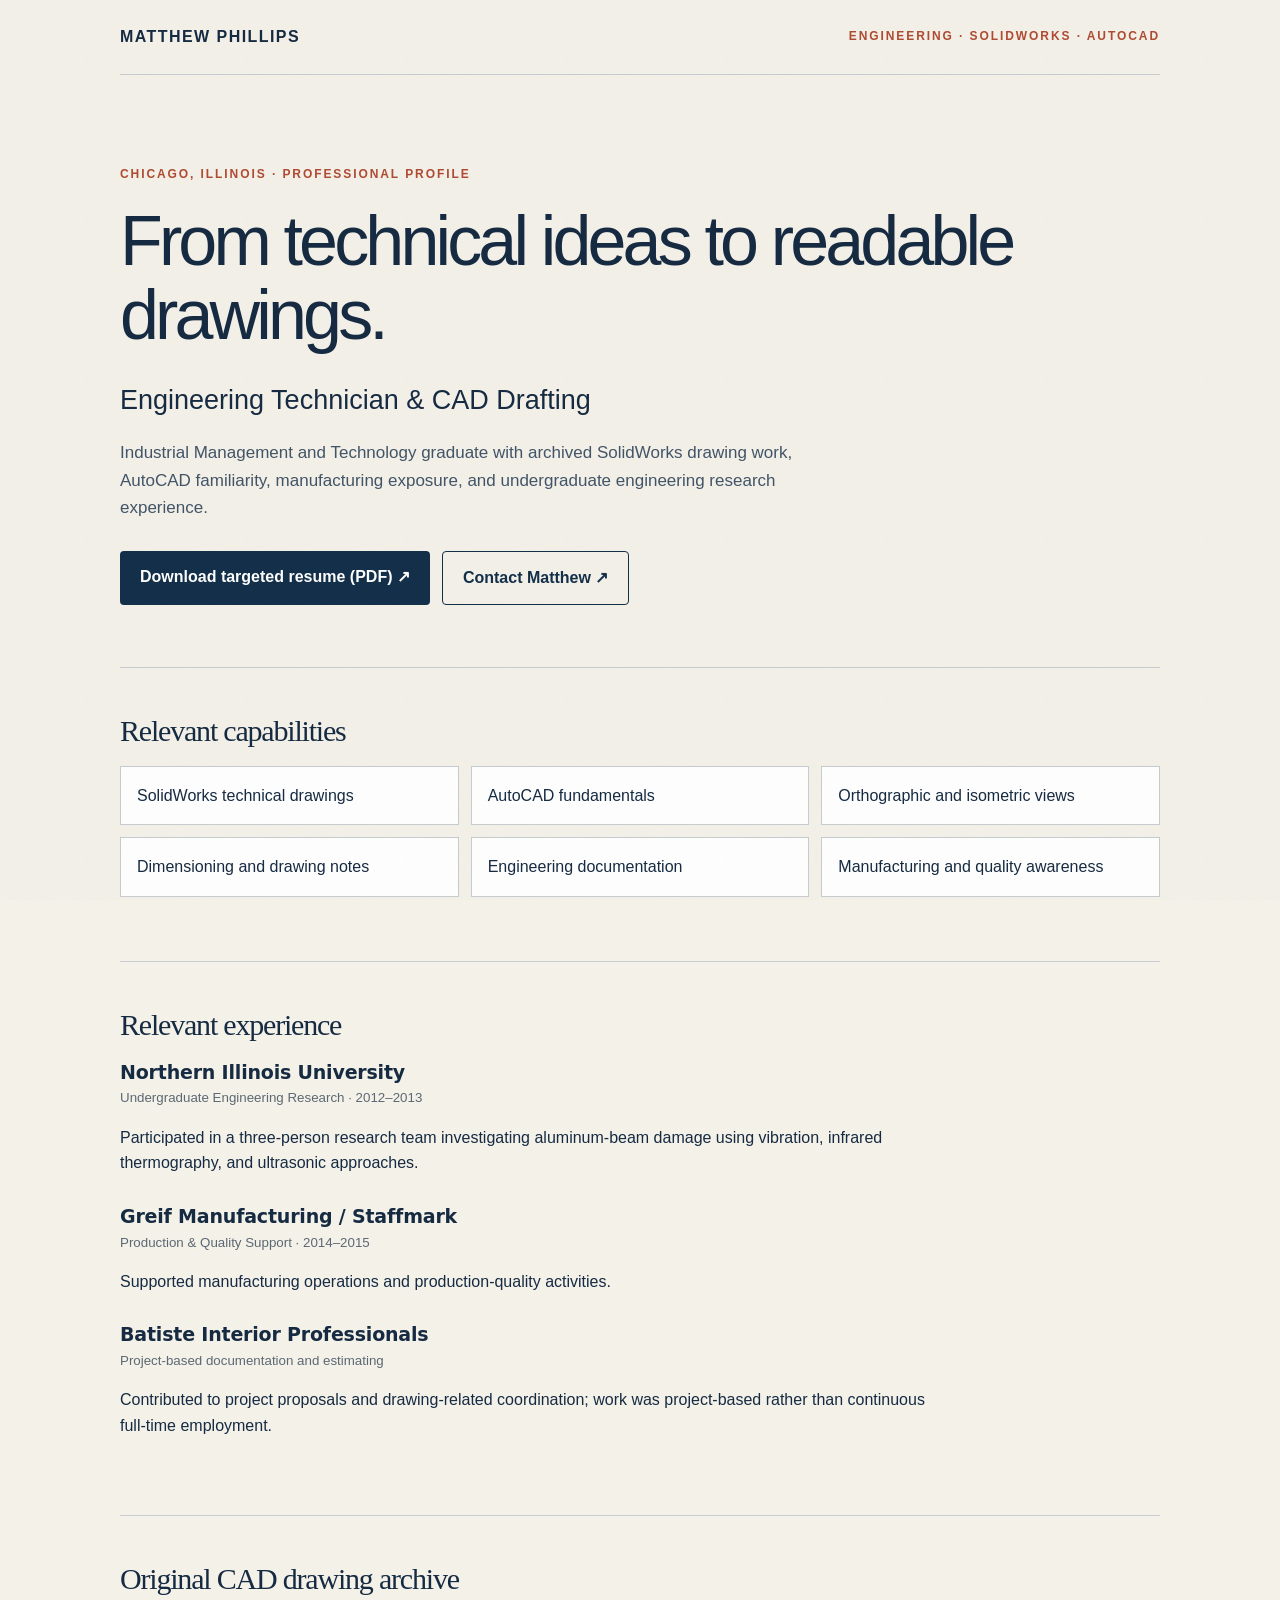
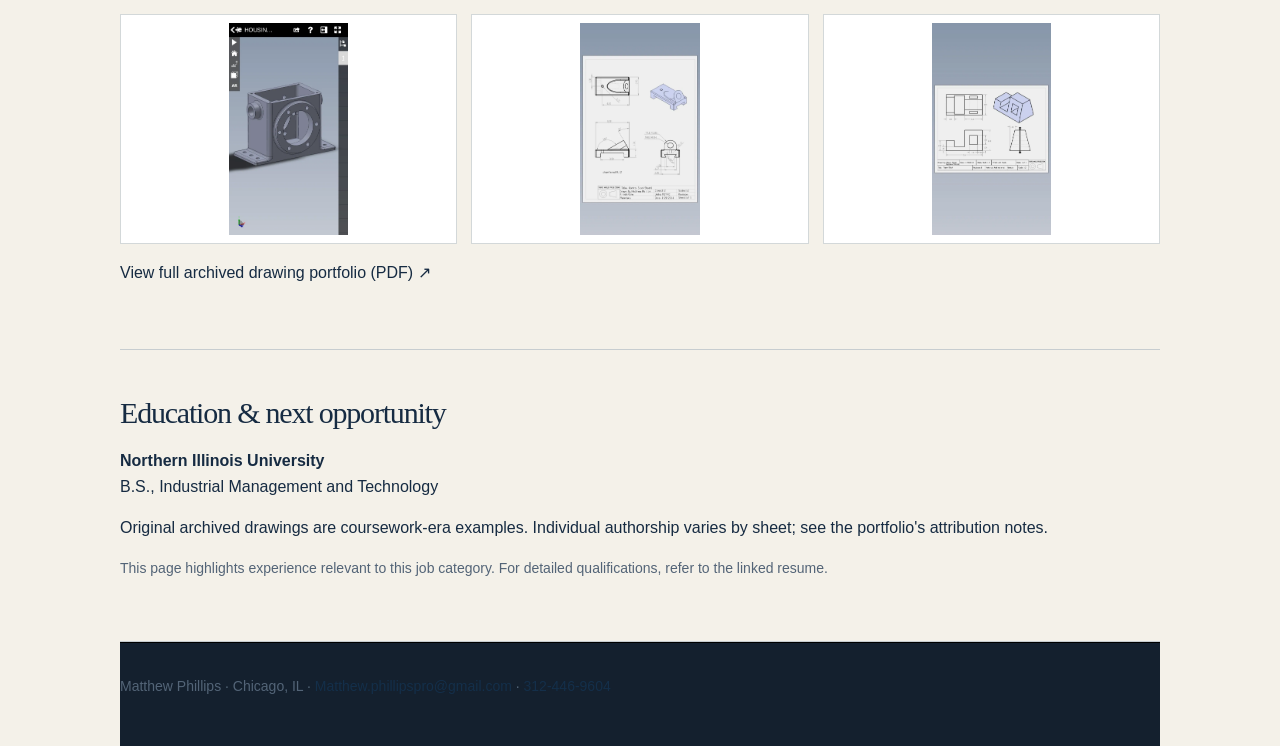
==== cad/index.html @ 8a03f9ef "Add standalone Engineering Technician & CAD Drafting employer profile" ====
<!doctype html>
<html lang="en"><head><meta charset="utf-8"><meta name="viewport" content="width=device-width, initial-scale=1">
<title>Matthew Phillips | Engineering Technician &amp; CAD Drafting</title><meta name="description" content="Industrial Management and Technology graduate with archived SolidWorks drawing work, AutoCAD familiarity, manufacturing exposure, and undergraduate engineering research experience."><meta name="robots" content="noindex,nofollow">
<link rel="stylesheet" href="../styles.css">
<style>
:root{color-scheme:light}*{box-sizing:border-box}body{margin:0;background:#f4f1e9;color:#162b42;font-family:Manrope,Arial,sans-serif;line-height:1.6}
.profile-wrap{width:min(1040px,calc(100% - 40px));margin:auto}.profile-nav{padding:24px 0;border-bottom:1px solid #c7cdd0;display:flex;justify-content:space-between;gap:20px;align-items:center}.profile-mark{font-weight:800;letter-spacing:.09em}.profile-kicker{font-size:12px;letter-spacing:.16em;text-transform:uppercase;color:#b04b32;font-weight:700}
.profile-hero{padding:78px 0 62px;border-bottom:1px solid #c7cdd0}.profile-hero h1{font-size:clamp(36px,6vw,70px);line-height:1.06;letter-spacing:-.055em;max-width:900px;margin:20px 0}.profile-lead{font-size:clamp(19px,2.5vw,27px);max-width:800px;margin-bottom:16px}.profile-intro{max-width:730px;color:#425568;font-size:17px}
.profile-actions{display:flex;gap:12px;flex-wrap:wrap;margin-top:30px}.profile-button{display:inline-block;padding:13px 20px;border-radius:4px;background:#142f4a;color:#fff;text-decoration:none;font-weight:700}.profile-button.secondary{background:transparent;color:#142f4a;border:1px solid #142f4a}
.profile-section{padding:48px 0;border-bottom:1px solid #c7cdd0}.profile-section h2{font-size:30px;letter-spacing:-.04em;margin:0 0 20px}.profile-skills{display:grid;grid-template-columns:repeat(3,minmax(0,1fr));gap:12px;list-style:none;padding:0}.profile-skills li{padding:16px;border:1px solid #c7cdd0;background:#fff}.profile-job{margin:0 0 28px;max-width:820px}.profile-job h3{font-size:19px;margin:0}.profile-job small{display:block;color:#5c6873;margin:3px 0 8px}.profile-note{font-size:14px;color:#536477;max-width:760px}.profile-gallery{display:grid;grid-template-columns:repeat(3,1fr);gap:14px}.profile-gallery img{width:100%;height:230px;object-fit:contain;background:#fff;border:1px solid #d3d8d9;padding:8px}
.profile-footer{padding:32px 0 48px;font-size:14px;color:#536477}.profile-footer a{color:#142f4a}
@media(max-width:700px){.profile-skills,.profile-gallery{grid-template-columns:1fr}.profile-gallery img{height:280px}.profile-hero{padding:50px 0}.profile-nav{align-items:flex-start;flex-direction:column}}
</style></head><body>
<header class="profile-wrap profile-nav"><span class="profile-mark">MATTHEW PHILLIPS</span><span class="profile-kicker">ENGINEERING · SOLIDWORKS · AUTOCAD</span></header>
<main class="profile-wrap"><section class="profile-hero"><p class="profile-kicker">Chicago, Illinois · Professional profile</p><h1>From technical ideas to readable drawings.</h1><p class="profile-lead">Engineering Technician &amp; CAD Drafting</p><p class="profile-intro">Industrial Management and Technology graduate with archived SolidWorks drawing work, AutoCAD familiarity, manufacturing exposure, and undergraduate engineering research experience.</p>
<div class="profile-actions"><a class="profile-button" href="../assets/resume-engineering-cad.pdf" download>Download targeted resume (PDF) ↗</a><a class="profile-button secondary" href="mailto:Matthew.phillipspro@gmail.com?subject=Employment%20Opportunity">Contact Matthew ↗</a></div></section>
<section class="profile-section"><h2>Relevant capabilities</h2><ul class="profile-skills"><li>SolidWorks technical drawings</li><li>AutoCAD fundamentals</li><li>Orthographic and isometric views</li><li>Dimensioning and drawing notes</li><li>Engineering documentation</li><li>Manufacturing and quality awareness</li></ul></section>
<section class="profile-section"><h2>Relevant experience</h2><article class="profile-job"><h3>Northern Illinois University</h3><small>Undergraduate Engineering Research · 2012–2013</small><p>Participated in a three-person research team investigating aluminum-beam damage using vibration, infrared thermography, and ultrasonic approaches.</p></article><article class="profile-job"><h3>Greif Manufacturing / Staffmark</h3><small>Production &amp; Quality Support · 2014–2015</small><p>Supported manufacturing operations and production-quality activities.</p></article><article class="profile-job"><h3>Batiste Interior Professionals</h3><small>Project-based documentation and estimating</small><p>Contributed to project proposals and drawing-related coordination; work was project-based rather than continuous full-time employment.</p></article></section>
<section class="profile-section"><h2>Original CAD drawing archive</h2><div class="profile-gallery"><img src="../assets/IMG_0547.webp" alt="Archived CAD technical drawing" loading="lazy"><img src="../assets/IMG_0562.webp" alt="Archived engineering drawing" loading="lazy"><img src="../assets/IMG_0552.webp" alt="Archived mechanical drawing" loading="lazy"></div><p><a href="../assets/cad-portfolio.pdf" target="_blank" rel="noopener">View full archived drawing portfolio (PDF) ↗</a></p></section>
<section class="profile-section"><h2>Education & next opportunity</h2><p><strong>Northern Illinois University</strong><br>B.S., Industrial Management and Technology</p><p>Original archived drawings are coursework-era examples. Individual authorship varies by sheet; see the portfolio's attribution notes.</p><p class="profile-note">This page highlights experience relevant to this job category. For detailed qualifications, refer to the linked resume.</p></section></main>
<footer class="profile-wrap profile-footer">Matthew Phillips · Chicago, IL · <a href="mailto:Matthew.phillipspro@gmail.com">Matthew.phillipspro@gmail.com</a> · <a href="tel:+13124469604">312-446-9604</a></footer></body></html>
---- styles.css ----
/* ==========================================================
   Matthew Phillips — Technical Portfolio
   Drafting-table aesthetic: vellum paper, blueprint ink, red pencil.
   ========================================================== */
:root{
  --paper:#f4f0e6;
  --vellum:#ece6d8;
  --ink:#14202e;
  --ink-2:#3d4a59;
  --muted:#6b7480;
  --rule:rgba(20,32,46,.14);
  --rule-strong:rgba(20,32,46,.32);
  --blue:#0f2742;
  --blue-2:#163556;
  --line:#b9dcff;
  --line-dim:rgba(185,220,255,.55);
  --red:#e2572e;
  --red-ink:#c2431d;
  --serif:'Instrument Serif',Georgia,'Times New Roman',serif;
  --sans:'Manrope',system-ui,-apple-system,'Segoe UI',sans-serif;
  --mono:'JetBrains Mono',ui-monospace,SFMono-Regular,Menlo,monospace;
  --ease:cubic-bezier(.2,.7,.2,1);
  --gutter:clamp(16px,4vw,48px);
}
*,*::before,*::after{box-sizing:border-box}
html{scroll-behavior:smooth;scroll-padding-top:84px}
body{margin:0;background:var(--paper);color:var(--ink);font:400 16px/1.7 var(--sans);-webkit-font-smoothing:antialiased;overflow-x:hidden}
img{max-width:100%;display:block}
a{color:inherit;text-decoration:none}
button{font:inherit;color:inherit;cursor:pointer}
::selection{background:var(--red);color:#fff}
:focus-visible{outline:2px solid var(--red);outline-offset:3px;border-radius:2px}
.wrap{width:min(1200px,100% - var(--gutter)*2);margin-inline:auto}
.skip{position:absolute;left:12px;top:-60px;z-index:100;background:var(--ink);color:#fff;padding:10px 14px;border-radius:4px}
.skip:focus{top:12px}

/* paper grain */
body::before{content:"";position:fixed;inset:0;pointer-events:none;z-index:200;opacity:.06;mix-blend-mode:multiply;
  background-image:url("data:image/svg+xml,%3Csvg xmlns='http://www.w3.org/2000/svg' width='160' height='160'%3E%3Cfilter id='n'%3E%3CfeTurbulence type='fractalNoise' baseFrequency='.9' numOctaves='3' stitchTiles='stitch'/%3E%3C/filter%3E%3Crect width='100%25' height='100%25' filter='url(%23n)'/%3E%3C/svg%3E")}

/* scroll progress */
.progress{position:fixed;top:0;left:0;right:0;height:3px;z-index:60;pointer-events:none}
.progress span{display:block;height:100%;width:100%;background:var(--red);transform-origin:0 50%;transform:scaleX(var(--p,0))}

/* ---------- Typography ---------- */
h1,h2,h3{margin:0;font-weight:400}
h2{font:400 clamp(40px,5.4vw,76px)/1 var(--serif);letter-spacing:-.015em}
h2 em,h1 em{font-style:italic;color:var(--red)}
h3{font:700 19px/1.3 var(--sans);letter-spacing:-.01em}
.section-tag,.eyebrow{font:500 11.5px/1 var(--mono);letter-spacing:.16em;text-transform:uppercase;display:flex;align-items:center;gap:12px;margin:0 0 26px}
.section-tag span{display:inline-grid;place-items:center;min-width:34px;height:22px;padding:0 6px;border:1px solid currentColor;border-radius:2px;color:var(--red)}

/* ---------- Topbar ---------- */
.topbar{position:sticky;top:0;z-index:50;background:color-mix(in srgb,var(--paper) 86%,transparent);backdrop-filter:blur(14px) saturate(1.3);-webkit-backdrop-filter:blur(14px) saturate(1.3);border-bottom:1px solid transparent;transition:border-color .3s,background .3s}
.topbar.scrolled{border-bottom-color:var(--rule)}
.nav{height:76px;display:flex;align-items:center;justify-content:space-between;gap:24px}
.wordmark{display:flex;align-items:center;gap:14px}
.monogram{font:italic 400 34px/1 var(--serif);letter-spacing:-.02em}
.monogram i{color:var(--red);font-style:normal}
.wordmark-caption{display:flex;flex-direction:column;font:600 11px/1.45 var(--mono);letter-spacing:.14em;text-transform:uppercase}
.wordmark-caption small{font-size:9.5px;color:var(--muted);font-weight:400}
.nav nav{display:flex;gap:6px;align-items:center}
.nav nav a{font:600 13.5px/1 var(--sans);padding:11px 14px;border-radius:999px;position:relative;transition:color .2s}
.nav nav a:not(.nav-cta)::after{content:"";position:absolute;left:14px;right:14px;bottom:6px;height:1px;background:var(--red);transform:scaleX(0);transform-origin:right;transition:transform .35s var(--ease)}
.nav nav a:not(.nav-cta):hover::after,.nav nav a.active::after{transform:scaleX(1);transform-origin:left}
.nav-cta{background:var(--ink);color:var(--paper)!important;margin-left:10px;transition:background .25s,transform .25s var(--ease)!important}
.nav-cta:hover{background:var(--red);transform:translateY(-1px)}
.menu-toggle{display:none;align-items:center;gap:10px;background:none;border:1px solid var(--rule-strong);border-radius:999px;padding:9px 14px;font:600 12px/1 var(--mono);letter-spacing:.1em;text-transform:uppercase}
.burger{display:grid;gap:5px;width:18px}
.burger i{display:block;height:1.5px;background:currentColor;transition:transform .3s var(--ease)}
.menu-toggle[aria-expanded="true"] .burger i:first-child{transform:translateY(3.25px) rotate(45deg)}
.menu-toggle[aria-expanded="true"] .burger i:last-child{transform:translateY(-3.25px) rotate(-45deg)}
.mobile-menu{border-top:1px solid var(--rule);padding:8px var(--gutter) 22px;background:var(--paper)}
.mobile-menu a{display:flex;align-items:baseline;gap:16px;padding:14px 0;border-bottom:1px solid var(--rule);font:400 30px/1.1 var(--serif)}
.mobile-menu a span{font:500 11px var(--mono);color:var(--red)}

/* ---------- Buttons ---------- */
.btn{display:inline-flex;align-items:center;gap:22px;padding:16px 22px;border-radius:999px;font:700 13.5px/1 var(--sans);letter-spacing:.01em;border:1px solid transparent;background:none;position:relative;overflow:hidden;isolation:isolate;transition:transform .3s var(--ease),color .3s,border-color .3s}
.btn span{transition:transform .3s var(--ease)}
.btn:hover{transform:translateY(-2px)}
.btn:hover span{transform:translateX(4px)}
.btn.primary{background:var(--red);color:#fff}
.btn.primary::before{content:"";position:absolute;inset:0;z-index:-1;background:#fff;transform:translateY(101%);transition:transform .4s var(--ease)}
.btn.primary:hover{color:var(--ink)}
.btn.primary:hover::before{transform:none}
.btn.outline{border-color:currentColor}
.btn.ghost{color:inherit;opacity:.8;text-decoration:underline;text-underline-offset:5px;text-decoration-thickness:1px;padding-inline:8px}
.btn.ghost:hover{opacity:1}

/* ---------- Blueprint surfaces ---------- */
.blueprint{position:relative;background-color:var(--blue);color:#e9f2fb;
  background-image:
    linear-gradient(rgba(185,220,255,.09) 1px,transparent 1px),
    linear-gradient(90deg,rgba(185,220,255,.09) 1px,transparent 1px),
    linear-gradient(rgba(185,220,255,.04) 1px,transparent 1px),
    linear-gradient(90deg,rgba(185,220,255,.04) 1px,transparent 1px),
    radial-gradient(ellipse at 70% 30%,#1c4370 0,transparent 60%);
  background-size:100px 100px,100px 100px,20px 20px,20px 20px,100% 100%;
  background-position:-1px -1px,-1px -1px,-1px -1px,-1px -1px,0 0}
.blueprint .section-tag span{color:var(--red)}

/* ---------- Hero ---------- */
.hero{overflow:hidden;min-height:calc(100svh - 76px);display:flex;align-items:center}
.hero-layout{display:grid;grid-template-columns:1.15fr 1fr;gap:clamp(32px,5vw,80px);align-items:center;padding:clamp(56px,8vw,110px) 0}
.eyebrow{color:var(--line)}
.status-light{width:8px;height:8px;border-radius:50%;background:#7ef0a8;box-shadow:0 0 0 0 rgba(126,240,168,.6);animation:pulse 2.4s infinite}
@keyframes pulse{0%{box-shadow:0 0 0 0 rgba(126,240,168,.55)}70%{box-shadow:0 0 0 10px rgba(126,240,168,0)}100%{box-shadow:0 0 0 0 rgba(126,240,168,0)}}
.hero h1{font:400 clamp(52px,7.6vw,118px)/.94 var(--serif);letter-spacing:-.025em;margin:0 0 30px}
.hero h1 .line{display:block;overflow:hidden;padding-bottom:.06em}
.hero h1 .line>*{display:inline-block;animation:rise 1.1s var(--ease) both}
.hero h1 .line:nth-child(2)>*{animation-delay:.15s}
.hero h1 em{color:#ff8a63}
@keyframes rise{from{transform:translateY(105%)}to{transform:none}}
.lede{max-width:560px;color:#c6d6e6;font-size:17.5px;line-height:1.75;margin:0;animation:fade 1s .45s both}
@keyframes fade{from{opacity:0;transform:translateY(12px)}to{opacity:1;transform:none}}
.hero-actions{display:flex;flex-wrap:wrap;gap:12px;margin-top:36px;animation:fade 1s .6s both}
.hero .btn.outline{color:#e9f2fb;border-color:rgba(233,242,251,.4)}
.hero .btn.outline:hover{border-color:#fff}
.hero-facts{display:grid;grid-template-columns:repeat(3,1fr);gap:22px;margin:56px 0 0;padding-top:22px;border-top:1px dashed var(--line-dim);animation:fade 1s .75s both}
.hero-facts dt{font:600 10.5px/1 var(--mono);letter-spacing:.14em;text-transform:uppercase;color:#fff;margin-bottom:8px}
.hero-facts dd{margin:0;font-size:13px;line-height:1.55;color:#9fb6cc}

.hero-drawing{margin:0;position:relative;color:var(--line)}
.hero-drawing svg{width:100%;height:auto;overflow:visible;filter:drop-shadow(0 0 18px rgba(120,190,255,.15))}
.hero-drawing figcaption{margin-top:14px;font:400 11px/1.4 var(--mono);letter-spacing:.1em;text-transform:uppercase;color:#8fb0cf}
.hero-drawing figcaption span{color:#ff8a63;margin-right:10px}
.hero-drawing svg *{vector-effect:non-scaling-stroke}
.hero-drawing .draw{fill:none;stroke:currentColor;stroke-width:1.2;stroke-dasharray:1;stroke-dashoffset:1;animation:draw 1.4s var(--ease) forwards;animation-delay:var(--d,0s)}
.hero-drawing .bold{stroke-width:2.2;stroke:#e9f4ff}
.hero-drawing .thin{stroke-width:.9;stroke:var(--line-dim)}
.hero-drawing .center .draw{stroke-dasharray:.08 .03 .02 .03;stroke-dashoffset:0;opacity:0;animation:fadeIn .8s forwards;animation-delay:var(--d)}
.hero-drawing .hidden{stroke-dasharray:.04 .03;stroke-dashoffset:0;opacity:0;animation:fadeIn .8s forwards;animation-delay:var(--d)}
.hero-drawing .accent{stroke:#ff8a63;fill:#ff8a63}
.hero-drawing path.accent{fill:none}
.hero-drawing .lbl{font:500 11px var(--mono);fill:#d8ebff;letter-spacing:.06em;opacity:0;animation:fadeIn .6s forwards;animation-delay:var(--d)}
.hero-drawing .lbl.accent{fill:#ff8a63;stroke:none}
.hero-drawing .tb{font-size:9px;fill:#9fc4e6}
.hero-drawing marker path{fill:var(--line)}
@keyframes draw{to{stroke-dashoffset:0}}
@keyframes fadeIn{to{opacity:1}}

.crosshair{position:absolute;inset:0;pointer-events:none;opacity:0;transition:opacity .3s;z-index:1}
.hero:hover .crosshair{opacity:1}
.ch-x,.ch-y{position:absolute;background:rgba(255,138,99,.35)}
.ch-x{left:0;right:0;height:1px;top:var(--cy,50%)}
.ch-y{top:0;bottom:0;width:1px;left:var(--cx,50%)}
.ch-read{position:absolute;left:var(--cx,50%);top:var(--cy,50%);transform:translate(10px,10px);font:500 10px var(--mono);letter-spacing:.08em;color:#ff8a63;white-space:nowrap}
.hero-layout{position:relative;z-index:2}
.scroll-cue{position:absolute;left:50%;bottom:26px;width:22px;height:36px;border:1px solid var(--line-dim);border-radius:12px;transform:translateX(-50%);z-index:2}
.scroll-cue span{position:absolute;left:50%;top:7px;width:3px;height:7px;margin-left:-1.5px;border-radius:2px;background:var(--line);animation:cue 1.8s infinite}
@keyframes cue{0%{opacity:0;transform:translateY(0)}40%{opacity:1}100%{opacity:0;transform:translateY(12px)}}

/* ---------- Ticker ---------- */
.ticker{background:var(--ink);color:var(--paper);overflow:hidden;padding:20px 0;border-block:1px solid #000}
.ticker-track{display:flex;width:max-content;animation:marquee 38s linear infinite}
.ticker:hover .ticker-track{animation-play-state:paused}
.ticker-set{display:flex;align-items:center;gap:34px;padding-right:34px}
.ticker span{font:italic 400 clamp(24px,2.6vw,34px)/1 var(--serif);white-space:nowrap}
.ticker i{color:var(--red);font-style:normal;font-size:18px}
@keyframes marquee{to{transform:translateX(-50%)}}

/* ---------- Sections ---------- */
.section{padding:clamp(80px,11vw,150px) 0;position:relative}
.paper{background:var(--paper)}
.vellum{background:var(--vellum)}
.ink{background:var(--ink);color:#e7ecf2}
.section-head{display:grid;grid-template-columns:1.3fr 1fr;gap:40px;align-items:end;margin-bottom:clamp(44px,6vw,72px)}
.section-head>p{margin:0;color:var(--muted);max-width:420px;justify-self:end;font-size:15.5px}
.blueprint .section-head>p{color:#9fb6cc}

/* About */
.about-grid{display:grid;grid-template-columns:1fr 1.05fr;gap:clamp(40px,7vw,110px)}
.about-head h2{font-size:clamp(46px,6.2vw,92px)}
.flourish{width:200px;margin-top:28px;overflow:visible}
.flourish path{fill:none;stroke:var(--red);stroke-width:2.5;stroke-linecap:round;stroke-dasharray:1;stroke-dashoffset:1;transition:stroke-dashoffset 1.6s var(--ease) .3s}
.reveal.in .flourish path{stroke-dashoffset:0}
.body-copy{font-size:17px;color:var(--ink-2)}
.body-copy p{margin:0 0 22px}
.dropcap::first-letter{float:left;font:italic 400 84px/.78 var(--serif);color:var(--red);margin:8px 12px 0 -2px}
.edu-block{display:grid;grid-template-columns:repeat(3,1fr);border:1.5px solid var(--ink);margin-top:38px;background:color-mix(in srgb,var(--paper) 60%,#fff)}
.edu-cell{padding:14px 16px;border-right:1px solid var(--ink);border-bottom:1px solid var(--ink)}
.edu-cell:nth-child(3n),.edu-cell:last-child{border-right:0}
.edu-label{grid-column:1/-1;border-right:0;font:600 10.5px/1 var(--mono);letter-spacing:.16em;text-transform:uppercase;background:var(--ink);color:var(--paper)}
.edu-main{grid-column:1/-1;border-right:0;display:flex;flex-direction:column;gap:2px}
.edu-main strong{font:400 26px/1.15 var(--serif)}
.edu-main span{font-size:14px;color:var(--muted)}
.edu-meta{border-bottom:0;font-size:14px;font-weight:600}
.edu-meta:nth-child(4){grid-column:span 2;border-right:0}
.edu-meta span{display:block;font:500 10px/1.4 var(--mono);letter-spacing:.14em;text-transform:uppercase;color:var(--muted);font-weight:500}
.spec-strip{display:grid;grid-template-columns:repeat(4,1fr);margin-top:clamp(64px,8vw,110px);border-top:1px solid var(--rule-strong)}
.spec-strip div{padding:28px 24px 0 0;display:flex;gap:16px;align-items:flex-start}
.spec-strip div+div{padding-left:24px;border-left:1px solid var(--rule)}
.spec-strip b{font:400 clamp(48px,5vw,72px)/.85 var(--serif);color:var(--ink)}
.spec-strip span{font:500 11px/1.55 var(--mono);letter-spacing:.06em;text-transform:uppercase;color:var(--muted);padding-top:4px}

/* Capabilities */
.cap-grid{display:grid;grid-template-columns:repeat(4,1fr);gap:0;border:1px solid var(--rule-strong);background:var(--paper)}
.cap-card{position:relative;padding:28px 26px 30px;display:flex;flex-direction:column;min-height:440px;border-right:1px solid var(--rule-strong);overflow:hidden;isolation:isolate;transition:color .4s}
.cap-card:last-child{border-right:0}
.cap-card::before{content:"";position:absolute;inset:0;z-index:-1;background-color:var(--blue);background-image:linear-gradient(rgba(185,220,255,.1) 1px,transparent 1px),linear-gradient(90deg,rgba(185,220,255,.1) 1px,transparent 1px);background-size:20px 20px;clip-path:circle(0 at var(--mx,50%) var(--my,100%));transition:clip-path .6s var(--ease)}
.cap-card:hover{color:#e9f2fb}
.cap-card:hover::before{clip-path:circle(150% at var(--mx,50%) var(--my,100%))}
.cap-top{display:flex;justify-content:space-between;font:500 10.5px/1 var(--mono);letter-spacing:.12em;text-transform:uppercase;color:var(--muted);padding-bottom:16px;border-bottom:1px dashed var(--rule-strong);transition:color .4s,border-color .4s}
.cap-card:hover .cap-top{color:var(--line);border-color:var(--line-dim)}
.cap-scale{color:var(--red)}
.cap-icon{width:64px;height:64px;margin:46px 0 34px;fill:none;stroke:currentColor;stroke-width:1.6;stroke-linejoin:round;stroke-linecap:round;transition:transform .5s var(--ease)}
.cap-icon .thin{stroke-width:1;opacity:.6}
.cap-card:hover .cap-icon{transform:rotate(-6deg) scale(1.08);stroke:#ff8a63}
.cap-card h3{font:400 30px/1.05 var(--serif);letter-spacing:-.01em;margin-bottom:14px}
.cap-card p{margin:0 0 24px;font-size:14.5px;line-height:1.65;color:var(--ink-2);transition:color .4s}
.cap-card:hover p{color:#b9cde0}
.chips{display:flex;flex-wrap:wrap;gap:6px;margin-top:auto}
.chips span{font:500 10.5px/1 var(--mono);letter-spacing:.04em;padding:7px 9px;border:1px solid var(--rule-strong);border-radius:999px;transition:border-color .4s}
.cap-card:hover .chips span{border-color:var(--line-dim)}

/* AI */
.ink h2 em{color:#ff8a63}
.ai-grid{display:grid;grid-template-columns:1fr 1fr;gap:clamp(40px,7vw,100px);align-items:center}
.ai-lede{font:400 clamp(24px,2.4vw,32px)/1.3 var(--serif);color:#fff;margin:30px 0 20px}
.ai-grid p{color:#a8b5c3}
.fine-print{font:400 12px/1.6 var(--mono);color:#7d8a98!important;border-left:2px solid var(--red);padding-left:14px;margin-top:28px}
.terminal{background:#0a121b;border:1px solid #2a3846;border-radius:12px;overflow:hidden;box-shadow:0 40px 80px -30px rgba(0,0,0,.7),0 0 0 1px rgba(255,255,255,.02) inset;transform:perspective(1200px) rotateY(-6deg) rotateX(3deg);transition:transform .6s var(--ease)}
.terminal:hover{transform:none}
.terminal-bar{display:flex;align-items:center;justify-content:space-between;padding:13px 16px;border-bottom:1px solid #1f2b38;font:500 11.5px var(--mono);color:#6f7f90}
.terminal-dots{display:flex;gap:7px}
.terminal-dots i{width:11px;height:11px;border-radius:50%;background:#ff5f57}
.terminal-dots i:nth-child(2){background:#febc2e}
.terminal-dots i:nth-child(3){background:#28c840}
.terminal-body{padding:26px 24px 22px;font:400 14px/1 var(--mono);color:#cfd9e3}
.t-line{display:flex;align-items:center;gap:14px;margin:0 0 20px;opacity:0;transform:translateX(-8px);transition:opacity .5s,transform .5s var(--ease)}
.terminal.in .t-line{opacity:1;transform:none}
.terminal.in .t-line:nth-child(2){transition-delay:.35s}
.terminal.in .t-line:nth-child(3){transition-delay:.7s}
.terminal.in .t-line:nth-child(4){transition-delay:1.05s}
.terminal.in .t-line:nth-child(5){transition-delay:1.4s}
.t-num{color:#4b5b6b;min-width:18px}
.t-key{color:#ff8a63;min-width:90px}
.t-arrow{color:#4b5b6b}
.caret{width:9px;height:17px;background:#7ef0a8;animation:blink 1s steps(1) infinite}
@keyframes blink{50%{opacity:0}}
.terminal-status{display:flex;align-items:center;gap:12px;margin-top:8px;padding-top:18px;border-top:1px dashed #253341;font-size:12px;color:#7ef0a8}

/* Experience */
.timeline{list-style:none;margin:0;padding:0;position:relative;border-top:1px solid var(--rule-strong)}
.t-item{display:grid;grid-template-columns:56px 190px 1fr auto;gap:28px;padding:34px 0;border-bottom:1px solid var(--rule-strong);align-items:start;position:relative;transition:background .3s}
.t-item::before{content:"";position:absolute;inset:0 calc(var(--gutter)*-1);background:var(--vellum);z-index:-1;opacity:0;transition:opacity .3s}
.t-item:hover::before{opacity:1}
.t-rev{width:40px;height:40px;display:grid;place-items:center;border:1.5px solid var(--ink);clip-path:polygon(50% 0,100% 100%,0 100%);font:600 13px var(--mono);padding-top:12px;transition:background .3s,color .3s}
.t-item:hover .t-rev{background:var(--red);border-color:var(--red);color:#fff}
.t-time{font:500 14px/1.4 var(--mono);color:var(--ink)}
.t-time small{display:block;font-size:11px;letter-spacing:.1em;text-transform:uppercase;color:var(--muted);margin-top:4px}
.t-body h3{font:400 clamp(26px,2.6vw,36px)/1.1 var(--serif);letter-spacing:-.01em}
.company{font:600 13px/1 var(--sans);color:var(--red-ink);margin:10px 0 12px}
.t-body p:last-child{margin:0;color:var(--ink-2);max-width:620px;font-size:15px}
.type{font:500 10.5px/1 var(--mono);letter-spacing:.1em;text-transform:uppercase;padding:8px 11px;border:1px solid var(--rule-strong);border-radius:999px;white-space:nowrap;margin-top:6px}

/* Work gallery */
.work-section{overflow:hidden}
.gallery{display:grid;grid-template-columns:repeat(12,1fr);grid-auto-rows:clamp(150px,15vw,210px);gap:18px}
.g-item{grid-column:span 4;grid-row:span 2;position:relative;padding:0;border:0;background:#f2f2f2;border-radius:4px;overflow:hidden;text-align:left;box-shadow:0 1px 0 rgba(255,255,255,.08) inset,0 24px 50px -24px rgba(0,0,0,.6);transition:transform .5s var(--ease),box-shadow .5s}
.g-item img{width:100%;height:100%;object-fit:contain;padding:10px;transition:transform .7s var(--ease),filter .5s}
.g-feature{grid-column:span 5;grid-row:span 4;background:linear-gradient(160deg,#a9b7cc,#8696ae)}
.g-feature img{object-fit:contain;padding:24px 18px 70px}
.g-wide{grid-column:span 7;grid-row:span 4}
.g-item::after{content:"";position:absolute;inset:0;border:1px solid rgba(255,255,255,.18);border-radius:4px;pointer-events:none}
.g-cap{position:absolute;left:0;right:0;bottom:0;padding:44px 18px 16px;display:flex;flex-direction:column;gap:4px;background:linear-gradient(transparent,rgba(9,24,42,.92));color:#fff;transform:translateY(30%);opacity:0;transition:transform .45s var(--ease),opacity .45s}
.g-cap span{font:500 10.5px/1 var(--mono);letter-spacing:.14em;text-transform:uppercase;color:#ff8a63}
.g-cap strong{font:400 26px/1.1 var(--serif)}
.g-item:hover,.g-item:focus-visible{transform:translateY(-6px) rotate(-.4deg);box-shadow:0 40px 70px -28px rgba(0,0,0,.75)}
.g-item:hover img{transform:scale(1.04)}
.g-item:hover .g-cap,.g-item:focus-visible .g-cap{transform:none;opacity:1}
.g-feature .g-cap{transform:none;opacity:1}
.work-footer{display:flex;align-items:center;justify-content:space-between;gap:24px;margin-top:44px;padding-top:28px;border-top:1px dashed var(--line-dim)}
.work-footer p{margin:0;color:#9fb6cc;max-width:560px;font-size:15px}
.work-footer strong{color:#fff}
.work-footer .btn{color:#e9f2fb;border-color:rgba(233,242,251,.45)}

/* Lightbox */
.lightbox{border:0;padding:0;background:transparent;max-width:none;max-height:none;width:100vw;height:100vh;margin:0;display:none;place-items:center}
.lightbox[open]{display:grid;animation:fadeIn .3s forwards}
.lightbox::backdrop{background:rgba(6,16,28,.88);backdrop-filter:blur(6px)}
.lightbox figure{margin:0;max-width:min(92vw,1100px);display:flex;flex-direction:column;align-items:center;gap:16px}
.lightbox img{max-height:80vh;width:auto;border-radius:4px;box-shadow:0 30px 80px rgba(0,0,0,.6)}
.lightbox figcaption{font:500 12px var(--mono);letter-spacing:.1em;text-transform:uppercase;color:#cfe2f5}
.lb-close,.lb-nav{position:fixed;width:48px;height:48px;border-radius:50%;border:1px solid rgba(255,255,255,.3);background:rgba(15,39,66,.7);color:#fff;font-size:18px;display:grid;place-items:center;transition:background .2s}
.lb-close:hover,.lb-nav:hover{background:var(--red);border-color:var(--red)}
.lb-close{top:20px;right:20px}
.lb-prev{left:20px;top:50%;transform:translateY(-50%)}
.lb-next{right:20px;top:50%;transform:translateY(-50%)}

/* Resumes */
.resume-grid{display:grid;grid-template-columns:repeat(4,1fr);gap:20px}
.resume-card{position:relative;display:flex;flex-direction:column;padding:26px 24px 24px;min-height:420px;background:var(--paper);border:1px solid var(--rule-strong);clip-path:polygon(0 0,calc(100% - 34px) 0,100% 34px,100% 100%,0 100%);transition:transform .5s var(--ease),background .4s,color .4s}
.resume-card::before{content:"";position:absolute;top:0;right:0;width:34px;height:34px;background:linear-gradient(225deg,transparent 50%,var(--rule-strong) 50%,var(--vellum) calc(50% + 1px))}
.resume-card:hover{transform:translateY(-10px);background:var(--ink);color:var(--paper)}
.doc{display:grid;gap:7px;margin:8px 0 40px;width:70%}
.doc i{display:block;height:5px;border-radius:3px;background:var(--rule);transform-origin:left;transition:background .4s,transform .5s var(--ease)}
.doc i:first-child{width:55%;height:9px;background:var(--rule-strong)}
.doc i:nth-child(3){width:85%}.doc i:nth-child(4){width:70%}.doc i:nth-child(5){width:92%}
.resume-card:hover .doc i{background:rgba(244,240,230,.2)}
.resume-card:hover .doc i:first-child{background:var(--red)}
.resume-card:hover .doc i:nth-child(n+2){animation:scan .7s var(--ease) both}
.resume-card:hover .doc i:nth-child(3){animation-delay:.06s}.resume-card:hover .doc i:nth-child(4){animation-delay:.12s}.resume-card:hover .doc i:nth-child(5){animation-delay:.18s}
@keyframes scan{from{transform:scaleX(0)}to{transform:scaleX(1)}}
.resume-top{display:flex;justify-content:space-between;font:500 10.5px/1 var(--mono);letter-spacing:.12em;text-transform:uppercase;color:var(--red);padding-bottom:16px;border-bottom:1px solid var(--rule);margin-bottom:22px;transition:border-color .4s}
.resume-card:hover .resume-top{border-color:rgba(244,240,230,.2)}
.arrow{font-size:16px;color:var(--ink);transition:transform .4s var(--ease),color .4s}
.resume-card:hover .arrow{transform:translate(3px,-3px) rotate(0);color:var(--paper)}
.resume-card h3{font:400 30px/1.05 var(--serif);margin-bottom:14px;letter-spacing:-.01em}
.resume-card p{font-size:14.5px;line-height:1.6;color:var(--ink-2);margin:0 0 24px;transition:color .4s}
.resume-card:hover p{color:#b3becb}
.resume-download{margin-top:auto;display:flex;justify-content:space-between;align-items:center;padding:14px 16px;border-radius:999px;border:1px solid currentColor;font:700 13px/1 var(--sans);transition:background .3s,border-color .3s,color .3s}
.resume-card:hover .resume-download{background:var(--red);border-color:var(--red);color:#fff}

/* Contact */
.contact-section{overflow:hidden;padding:clamp(100px,14vw,190px) 0;text-align:center}
.contact-rings{position:absolute;left:50%;top:50%;width:min(900px,140vw);transform:translate(-50%,-50%);fill:none;stroke:rgba(185,220,255,.14);stroke-width:1;stroke-dasharray:4 6;animation:spin 120s linear infinite}
@keyframes spin{to{transform:translate(-50%,-50%) rotate(360deg)}}
.contact-inner{position:relative;display:flex;flex-direction:column;align-items:center}
.contact-inner .section-tag{color:var(--line)}
.contact-section h2{font-size:clamp(54px,9vw,140px);line-height:.92;max-width:12ch}
.contact-section h2 em{color:#ff8a63}
.contact-lede{max-width:560px;color:#b5c8db;font-size:17px;margin:30px 0 40px}
.contact-actions{display:flex;flex-wrap:wrap;justify-content:center;gap:12px}
.contact-section .btn.outline{color:#e9f2fb;border-color:rgba(233,242,251,.45)}
.contact-meta{display:flex;gap:28px;flex-wrap:wrap;justify-content:center;margin-top:52px;font:500 12px/1 var(--mono);letter-spacing:.12em;text-transform:uppercase;color:#8fb0cf}
.contact-meta a{text-transform:none;letter-spacing:.04em;color:#fff;border-bottom:1px solid var(--red);padding-bottom:4px}

/* Footer */
footer{background:var(--ink);color:#8b97a5;border-top:1px solid #000}
.footer-inner{display:flex;justify-content:space-between;gap:20px;flex-wrap:wrap;padding:28px 0;font:500 11px/1.4 var(--mono);letter-spacing:.12em;text-transform:uppercase}
footer a:hover{color:var(--red)}

/* Toast */
.toast{position:fixed;left:50%;bottom:28px;transform:translate(-50%,20px);background:var(--ink);color:var(--paper);padding:12px 18px;border-radius:999px;font:500 12px var(--mono);letter-spacing:.06em;opacity:0;pointer-events:none;transition:opacity .3s,transform .3s var(--ease);z-index:300}
.toast.show{opacity:1;transform:translate(-50%,0)}

/* Reveal on scroll */
.js .reveal{opacity:0;transform:translateY(28px);transition:opacity .9s var(--ease),transform .9s var(--ease);transition-delay:var(--rd,0s)}
.js .reveal.in{opacity:1;transform:none}
.js .g-item.reveal.in:hover{transform:translateY(-6px) rotate(-.4deg)}
.js .resume-card.reveal.in:hover{transform:translateY(-10px)}

/* ---------- Responsive ---------- */
@media (max-width:1080px){
  .cap-grid{grid-template-columns:repeat(2,1fr)}
  .cap-card:nth-child(2){border-right:0}
  .cap-card:nth-child(-n+2){border-bottom:1px solid var(--rule-strong)}
  .resume-grid{grid-template-columns:repeat(2,1fr)}
  .t-item{grid-template-columns:48px 150px 1fr}
  .t-item .type{grid-column:3;justify-self:start;margin-top:0}
}
@media (max-width:900px){
  .nav nav{display:none}
  .menu-toggle{display:inline-flex}
  .hero{min-height:auto}
  .hero-layout,.about-grid,.ai-grid{grid-template-columns:1fr}
  .hero-drawing{max-width:560px}
  .scroll-cue{display:none}
  .section-head{grid-template-columns:1fr;gap:18px}
  .section-head>p{justify-self:start}
  .spec-strip{grid-template-columns:repeat(2,1fr)}
  .spec-strip div:nth-child(3){padding-left:0;border-left:0}
  .spec-strip div:nth-child(n+3){border-top:1px solid var(--rule);margin-top:28px}
  .gallery{grid-template-columns:repeat(2,1fr);grid-auto-rows:auto}
  .g-item,.g-feature,.g-wide{grid-column:span 1;grid-row:auto;aspect-ratio:4/3}
  .g-feature,.g-wide{grid-column:1/-1;aspect-ratio:16/11}
  .g-feature img{padding:12px 12px 60px}
  .g-cap{transform:none;opacity:1}
  .terminal{transform:none}
  .work-footer{flex-direction:column;align-items:flex-start}
}
@media (max-width:600px){
  body{font-size:15.5px}
  .wrap{width:calc(100% - 32px)}
  .wordmark-caption{display:none}
  .menu-label{display:none}
  .hero-facts{grid-template-columns:1fr;gap:14px;margin-top:40px}
  .hero-facts div{display:flex;gap:12px;align-items:baseline}
  .hero-facts dt{min-width:110px;margin:0}
  .btn{width:100%;justify-content:space-between}
  .contact-actions .btn{width:auto}
  .cap-grid{grid-template-columns:1fr}
  .cap-card{border-right:0;border-bottom:1px solid var(--rule-strong);min-height:0}
  .cap-card:last-child{border-bottom:0}
  .cap-icon{margin:30px 0 22px}
  .resume-grid{grid-template-columns:1fr}
  .resume-card{min-height:0}
  .t-item{grid-template-columns:40px 1fr;gap:12px 18px}
  .t-rev{width:34px;height:34px;padding-top:10px;font-size:11px}
  .t-time{grid-column:2}
  .t-body,.t-item .type{grid-column:2}
  .gallery{grid-template-columns:1fr;gap:14px}
  .g-item{grid-column:1/-1}
  .edu-block{grid-template-columns:1fr 1fr}
  .edu-meta:nth-child(4){grid-column:span 1}
  .spec-strip{grid-template-columns:1fr 1fr}
  .spec-strip div{flex-direction:column;gap:8px;padding-right:12px}
  .spec-strip div+div{padding-left:16px}
  .spec-strip div:nth-child(3){padding-left:0}
  .lb-nav{top:auto;bottom:20px;transform:none}
  .lb-prev{left:calc(50% - 60px)}.lb-next{right:calc(50% - 60px)}
}
@media (hover:none){.crosshair{display:none}}
@media (prefers-reduced-motion:reduce){
  *,*::before,*::after{animation-duration:.01ms!important;animation-iteration-count:1!important;transition-duration:.01ms!important;transition-delay:0s!important;scroll-behavior:auto!important}
  .hero-drawing .draw{stroke-dashoffset:0}
  .ticker-track{animation:none}
}
.tools{font:400 13px/1.7 var(--mono);color:#cfd9e3!important;margin-top:24px}
.tools span{display:block;font-size:10.5px;letter-spacing:.14em;text-transform:uppercase;color:#ff8a63;margin-bottom:6px}
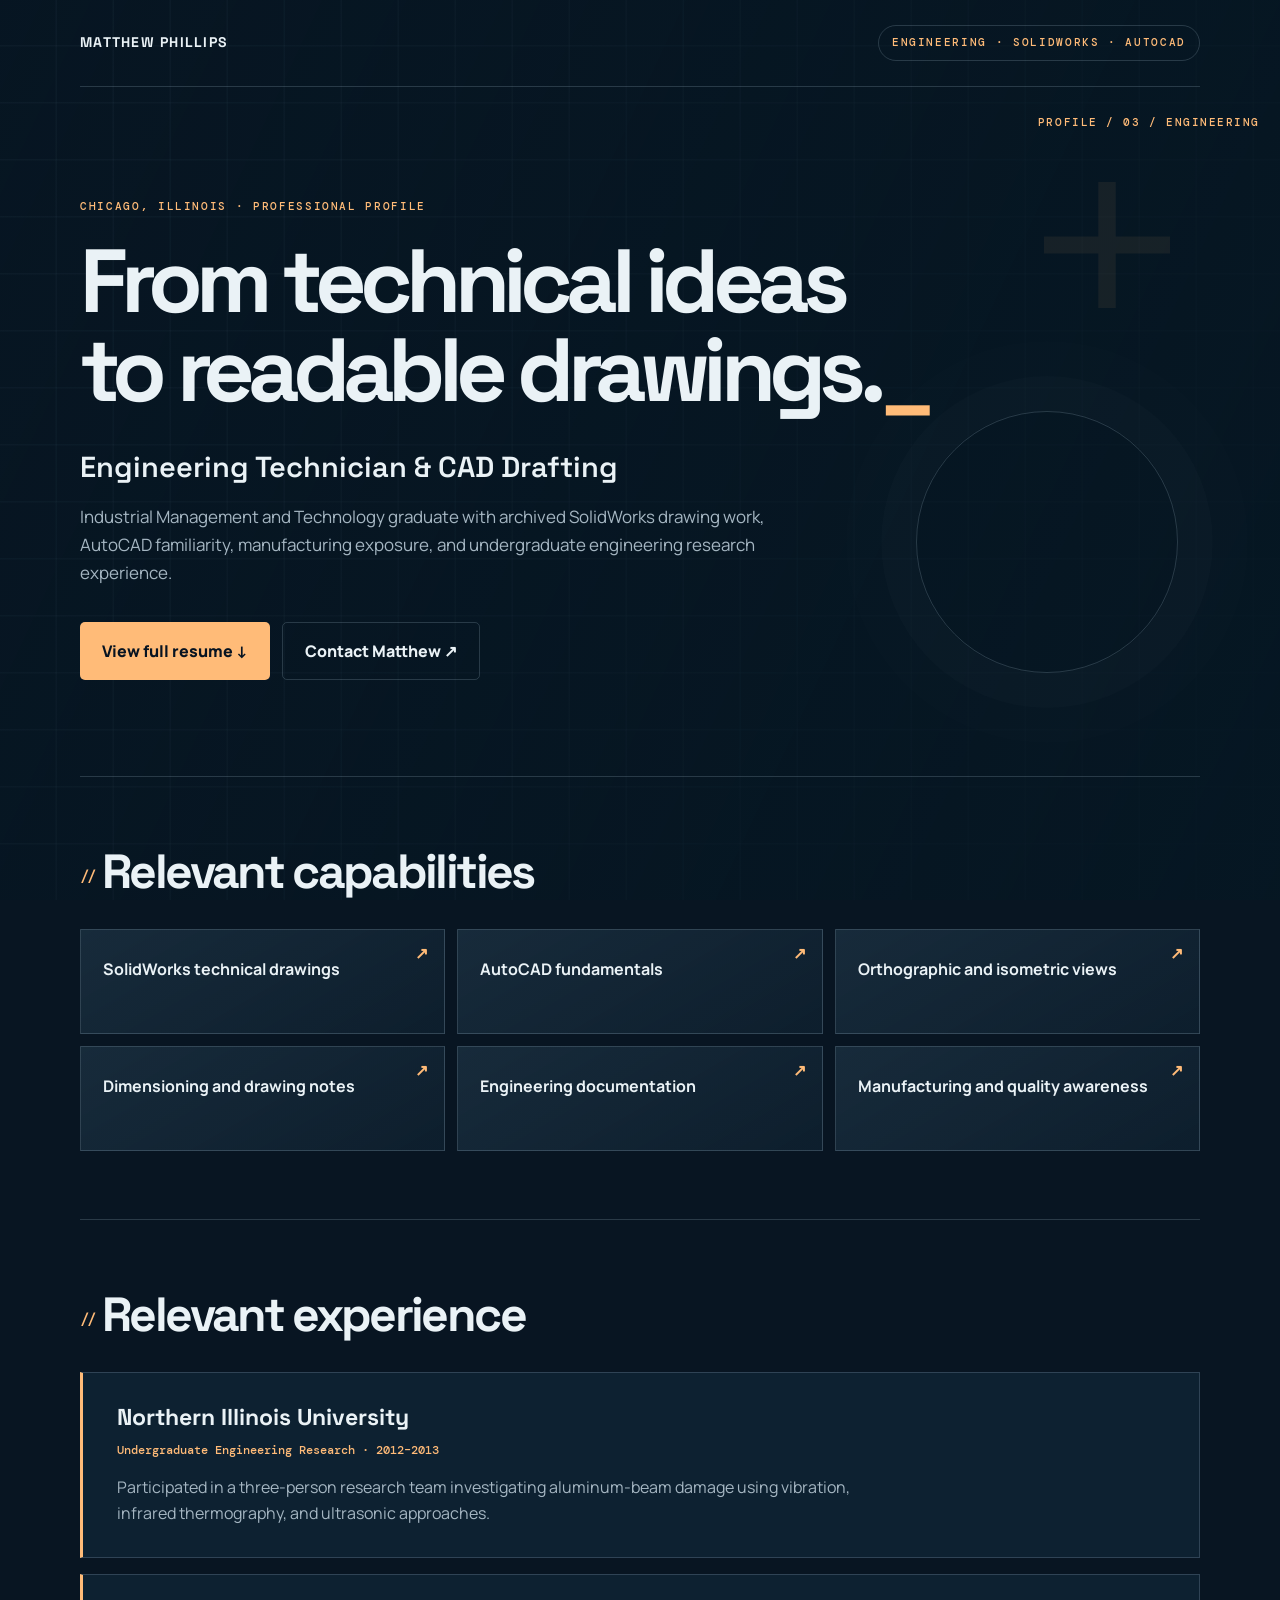
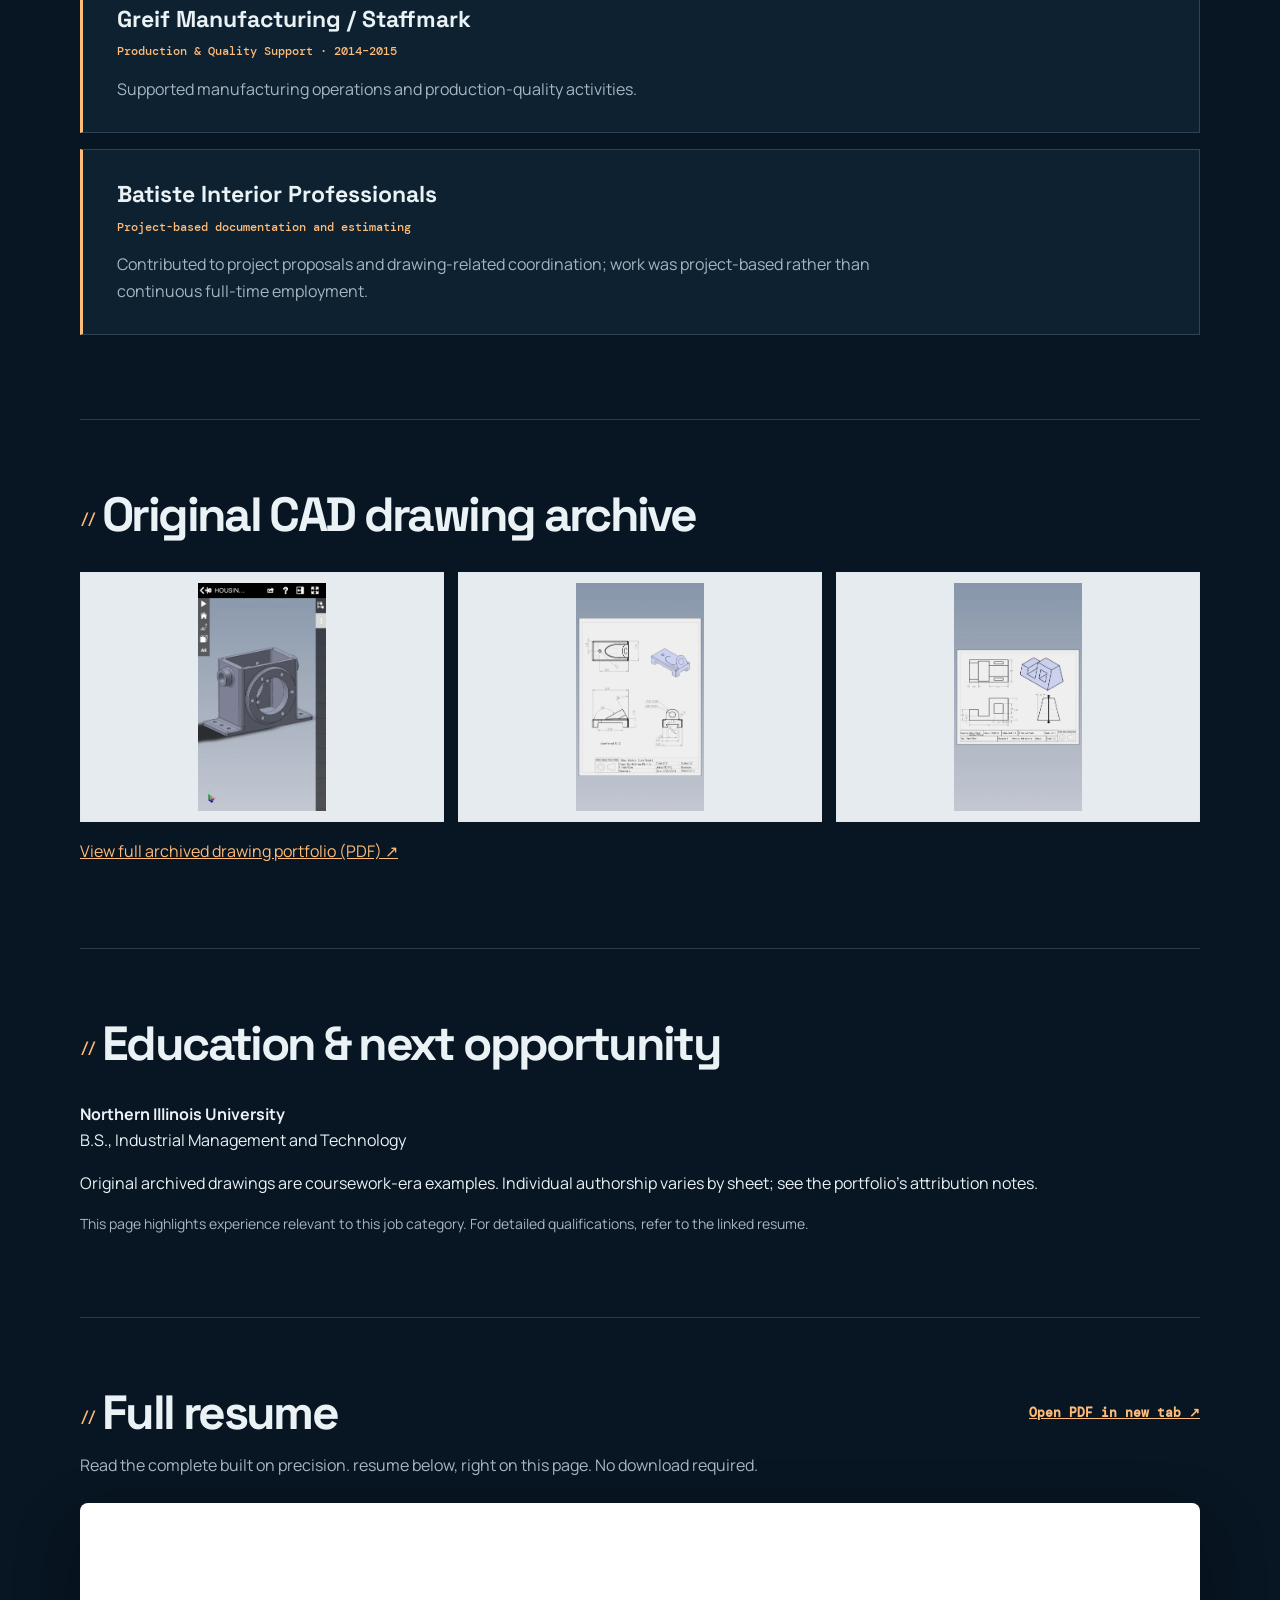
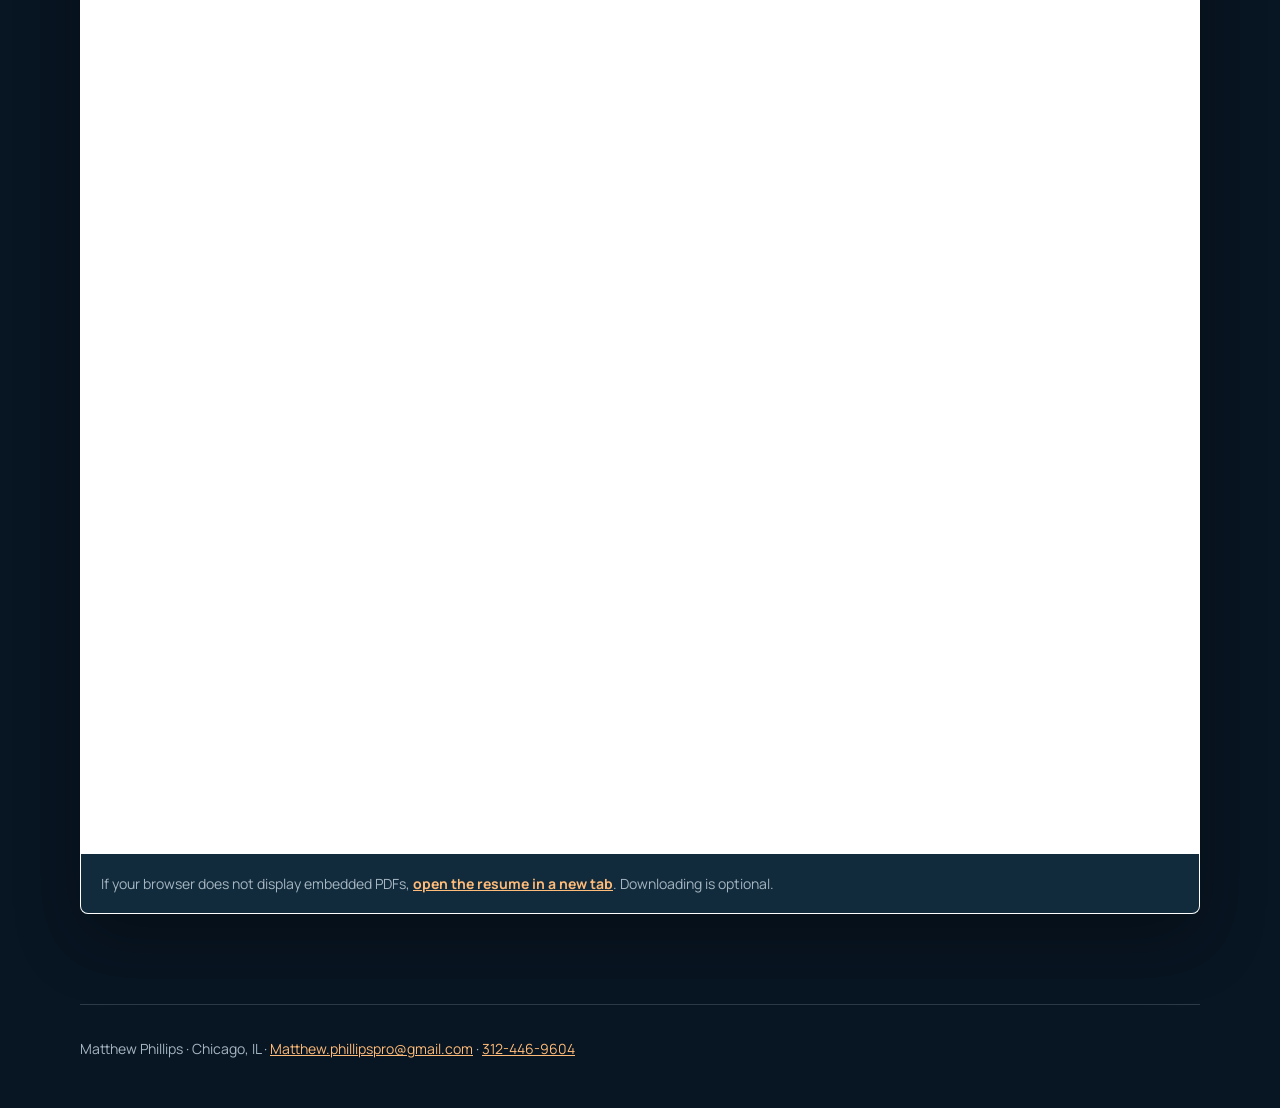
==== commit c74dfbc9: "Redesign cad employer profile and embed full resume viewer" ====
--- a/cad/index.html
+++ b/cad/index.html
@@ -1,21 +1,31 @@
 <!doctype html>
 <html lang="en"><head><meta charset="utf-8"><meta name="viewport" content="width=device-width, initial-scale=1">
 <title>Matthew Phillips | Engineering Technician &amp; CAD Drafting</title><meta name="description" content="Industrial Management and Technology graduate with archived SolidWorks drawing work, AutoCAD familiarity, manufacturing exposure, and undergraduate engineering research experience."><meta name="robots" content="noindex,nofollow">
-<link rel="stylesheet" href="../styles.css">
+
 <style>
-:root{color-scheme:light}*{box-sizing:border-box}body{margin:0;background:#f4f1e9;color:#162b42;font-family:Manrope,Arial,sans-serif;line-height:1.6}
-.profile-wrap{width:min(1040px,calc(100% - 40px));margin:auto}.profile-nav{padding:24px 0;border-bottom:1px solid #c7cdd0;display:flex;justify-content:space-between;gap:20px;align-items:center}.profile-mark{font-weight:800;letter-spacing:.09em}.profile-kicker{font-size:12px;letter-spacing:.16em;text-transform:uppercase;color:#b04b32;font-weight:700}
-.profile-hero{padding:78px 0 62px;border-bottom:1px solid #c7cdd0}.profile-hero h1{font-size:clamp(36px,6vw,70px);line-height:1.06;letter-spacing:-.055em;max-width:900px;margin:20px 0}.profile-lead{font-size:clamp(19px,2.5vw,27px);max-width:800px;margin-bottom:16px}.profile-intro{max-width:730px;color:#425568;font-size:17px}
-.profile-actions{display:flex;gap:12px;flex-wrap:wrap;margin-top:30px}.profile-button{display:inline-block;padding:13px 20px;border-radius:4px;background:#142f4a;color:#fff;text-decoration:none;font-weight:700}.profile-button.secondary{background:transparent;color:#142f4a;border:1px solid #142f4a}
-.profile-section{padding:48px 0;border-bottom:1px solid #c7cdd0}.profile-section h2{font-size:30px;letter-spacing:-.04em;margin:0 0 20px}.profile-skills{display:grid;grid-template-columns:repeat(3,minmax(0,1fr));gap:12px;list-style:none;padding:0}.profile-skills li{padding:16px;border:1px solid #c7cdd0;background:#fff}.profile-job{margin:0 0 28px;max-width:820px}.profile-job h3{font-size:19px;margin:0}.profile-job small{display:block;color:#5c6873;margin:3px 0 8px}.profile-note{font-size:14px;color:#536477;max-width:760px}.profile-gallery{display:grid;grid-template-columns:repeat(3,1fr);gap:14px}.profile-gallery img{width:100%;height:230px;object-fit:contain;background:#fff;border:1px solid #d3d8d9;padding:8px}
-.profile-footer{padding:32px 0 48px;font-size:14px;color:#536477}.profile-footer a{color:#142f4a}
-@media(max-width:700px){.profile-skills,.profile-gallery{grid-template-columns:1fr}.profile-gallery img{height:280px}.profile-hero{padding:50px 0}.profile-nav{align-items:flex-start;flex-direction:column}}
-</style></head><body>
+@import url('https://fonts.googleapis.com/css2?family=DM+Mono:wght@400;500&family=Manrope:wght@400;500;600;700;800&family=Space+Grotesk:wght@400;500;600;700&display=swap');
+:root{color-scheme:dark;--ink:#eaf2f6;--dim:#a5b6c2;--accent:#ffbb78;--line:rgba(193,218,235,.19);--dark:#081522}
+*{box-sizing:border-box}html{scroll-behavior:smooth}body{margin:0;background:var(--dark);color:var(--ink);font:16px/1.65 'Manrope',sans-serif;overflow-x:hidden}
+body:before{content:"";position:fixed;inset:0;pointer-events:none;z-index:-1;background:linear-gradient(115deg,rgba(6,23,35,.4),rgba(6,23,35,.95)),repeating-linear-gradient(0deg,transparent 0 55px,rgba(165,208,237,.06) 56px 57px),repeating-linear-gradient(90deg,transparent 0 55px,rgba(165,208,237,.06) 56px 57px)}
+a{color:inherit}a:focus-visible{outline:3px solid var(--accent);outline-offset:4px}.profile-wrap{width:min(1120px,calc(100% - 44px));margin:auto}
+.profile-nav{padding:25px 0;border-bottom:1px solid var(--line);display:flex;justify-content:space-between;align-items:center;gap:20px}.profile-mark{font-family:'Space Grotesk',sans-serif;font-weight:700;letter-spacing:.09em;font-size:14px}.profile-kicker{font:500 11px/1.6 'DM Mono',monospace;letter-spacing:.15em;text-transform:uppercase;color:var(--accent)}
+.profile-nav .profile-kicker{border:1px solid var(--line);border-radius:100px;padding:8px 13px}.profile-hero{position:relative;padding:100px 0 96px;border-bottom:1px solid var(--line)}.profile-hero:before{content:"+";font:300 300px/1 'Space Grotesk',sans-serif;position:absolute;right:0;top:10px;color:var(--accent);opacity:.07;pointer-events:none}.profile-hero:after{content:"";position:absolute;right:2%;bottom:15%;width:260px;height:260px;border:1px solid var(--line);border-radius:50%;box-shadow:0 0 0 35px rgba(255,255,255,.012),0 0 0 70px rgba(255,255,255,.008);pointer-events:none}
+.profile-hero h1{font:700 clamp(48px,7vw,94px)/.99 'Space Grotesk',sans-serif;letter-spacing:-.075em;max-width:920px;margin:22px 0 32px;text-wrap:balance;position:relative;z-index:1}.profile-hero h1:after{content:"_";color:var(--accent)}.profile-lead{font:600 clamp(20px,2.5vw,29px)/1.35 'Space Grotesk',sans-serif;max-width:760px;margin:0 0 16px}.profile-intro{max-width:740px;color:var(--dim);font-size:17px;position:relative;z-index:1}
+.profile-actions{display:flex;gap:12px;flex-wrap:wrap;margin-top:35px;position:relative;z-index:1}.profile-button{display:inline-flex;align-items:center;justify-content:center;padding:15px 22px;border-radius:5px;background:var(--accent);color:#071321;text-decoration:none;font-weight:800;transition:transform .2s,box-shadow .2s}.profile-button:hover{transform:translateY(-3px);box-shadow:0 12px 32px rgba(0,0,0,.25)}.profile-button.secondary{background:transparent;color:var(--ink);border:1px solid var(--line)}
+.profile-section{padding:68px 0;border-bottom:1px solid var(--line)}.profile-section h2{font:700 clamp(30px,4vw,48px)/1.12 'Space Grotesk',sans-serif;letter-spacing:-.055em;margin:0 0 30px}.profile-section h2:before{content:"// ";color:var(--accent);font:500 16px 'DM Mono',monospace;vertical-align:middle}
+.profile-skills{display:grid;grid-template-columns:repeat(3,minmax(0,1fr));gap:12px;list-style:none;padding:0;margin:0}.profile-skills li{padding:26px 22px;min-height:105px;border:1px solid var(--line);background:linear-gradient(150deg,rgba(45,74,94,.42),rgba(15,33,48,.8));font-weight:700;position:relative}.profile-skills li:before{content:"↗";position:absolute;top:11px;right:16px;color:var(--accent);font-family:'DM Mono',monospace}
+.profile-job{margin:0 0 16px;max-width:100%;border:1px solid var(--line);background:rgba(18,42,60,.6);padding:30px 34px;border-left:3px solid var(--accent)}.profile-job h3{font:700 23px/1.3 'Space Grotesk',sans-serif;margin:0 0 8px}.profile-job small{display:block;color:var(--accent);font:500 12px/1.6 'DM Mono',monospace;margin:0 0 14px}.profile-job p{max-width:790px;color:var(--dim);margin:0}
+.profile-note{font-size:14px;color:var(--dim);max-width:760px}.profile-gallery{display:grid;grid-template-columns:repeat(3,1fr);gap:14px}.profile-gallery img{width:100%;height:250px;object-fit:contain;background:#e6ebef;border:1px solid var(--line);padding:10px}.profile-section p>a{color:var(--accent)}
+.resume-section{padding-bottom:90px}.resume-section .resume-intro{color:var(--dim);max-width:700px;margin:-8px 0 25px}.resume-frame{background:#fff;border:1px solid rgba(255,255,255,.24);border-radius:8px;overflow:hidden;box-shadow:0 25px 65px rgba(0,0,0,.3)}.resume-frame iframe{display:block;width:100%;height:950px;border:0;background:#fff}.resume-fallback{padding:18px 20px;background:#122b3c;color:var(--dim);font-size:14px}.resume-fallback a{color:var(--accent);font-weight:700}.resume-head{display:flex;justify-content:space-between;align-items:center;gap:15px;flex-wrap:wrap;margin-bottom:20px}.resume-head h2{margin:0}.resume-head a{font:600 13px 'DM Mono',monospace;color:var(--accent)}
+.profile-footer{padding:32px 0 48px;font-size:14px;color:var(--dim)}.profile-footer a{color:var(--accent)}
+@media(max-width:720px){.profile-wrap{width:min(100% - 28px,1120px)}.profile-nav{align-items:flex-start;flex-direction:column;gap:8px}.profile-hero{padding:65px 0}.profile-hero:after{display:none}.profile-skills,.profile-gallery{grid-template-columns:1fr}.profile-gallery img{height:260px}.profile-section{padding:45px 0}.profile-job{padding:24px 19px}.resume-frame iframe{height:680px}.profile-button{width:100%}}
+@media(prefers-reduced-motion:reduce){html{scroll-behavior:auto}.profile-button{transition:none}}
+</style></head><body><div aria-hidden="true" style="position:absolute;right:20px;top:115px;color:var(--accent);font:500 11px DM Mono,monospace;letter-spacing:.14em">PROFILE / 03 / ENGINEERING</div>
 <header class="profile-wrap profile-nav"><span class="profile-mark">MATTHEW PHILLIPS</span><span class="profile-kicker">ENGINEERING · SOLIDWORKS · AUTOCAD</span></header>
 <main class="profile-wrap"><section class="profile-hero"><p class="profile-kicker">Chicago, Illinois · Professional profile</p><h1>From technical ideas to readable drawings.</h1><p class="profile-lead">Engineering Technician &amp; CAD Drafting</p><p class="profile-intro">Industrial Management and Technology graduate with archived SolidWorks drawing work, AutoCAD familiarity, manufacturing exposure, and undergraduate engineering research experience.</p>
-<div class="profile-actions"><a class="profile-button" href="../assets/resume-engineering-cad.pdf" download>Download targeted resume (PDF) ↗</a><a class="profile-button secondary" href="mailto:Matthew.phillipspro@gmail.com?subject=Employment%20Opportunity">Contact Matthew ↗</a></div></section>
+<div class="profile-actions"><a class="profile-button" href="#resume">View full resume ↓</a><a class="profile-button secondary" href="mailto:Matthew.phillipspro@gmail.com?subject=Employment%20Opportunity">Contact Matthew ↗</a></div></section>
 <section class="profile-section"><h2>Relevant capabilities</h2><ul class="profile-skills"><li>SolidWorks technical drawings</li><li>AutoCAD fundamentals</li><li>Orthographic and isometric views</li><li>Dimensioning and drawing notes</li><li>Engineering documentation</li><li>Manufacturing and quality awareness</li></ul></section>
 <section class="profile-section"><h2>Relevant experience</h2><article class="profile-job"><h3>Northern Illinois University</h3><small>Undergraduate Engineering Research · 2012–2013</small><p>Participated in a three-person research team investigating aluminum-beam damage using vibration, infrared thermography, and ultrasonic approaches.</p></article><article class="profile-job"><h3>Greif Manufacturing / Staffmark</h3><small>Production &amp; Quality Support · 2014–2015</small><p>Supported manufacturing operations and production-quality activities.</p></article><article class="profile-job"><h3>Batiste Interior Professionals</h3><small>Project-based documentation and estimating</small><p>Contributed to project proposals and drawing-related coordination; work was project-based rather than continuous full-time employment.</p></article></section>
 <section class="profile-section"><h2>Original CAD drawing archive</h2><div class="profile-gallery"><img src="../assets/IMG_0547.webp" alt="Archived CAD technical drawing" loading="lazy"><img src="../assets/IMG_0562.webp" alt="Archived engineering drawing" loading="lazy"><img src="../assets/IMG_0552.webp" alt="Archived mechanical drawing" loading="lazy"></div><p><a href="../assets/cad-portfolio.pdf" target="_blank" rel="noopener">View full archived drawing portfolio (PDF) ↗</a></p></section>
-<section class="profile-section"><h2>Education & next opportunity</h2><p><strong>Northern Illinois University</strong><br>B.S., Industrial Management and Technology</p><p>Original archived drawings are coursework-era examples. Individual authorship varies by sheet; see the portfolio's attribution notes.</p><p class="profile-note">This page highlights experience relevant to this job category. For detailed qualifications, refer to the linked resume.</p></section></main>
+<section class="profile-section"><h2>Education & next opportunity</h2><p><strong>Northern Illinois University</strong><br>B.S., Industrial Management and Technology</p><p>Original archived drawings are coursework-era examples. Individual authorship varies by sheet; see the portfolio's attribution notes.</p><p class="profile-note">This page highlights experience relevant to this job category. For detailed qualifications, refer to the linked resume.</p></section><section class="profile-section resume-section" id="resume"><div class="resume-head"><h2>Full resume</h2><a href="../assets/resume-engineering-cad.pdf" target="_blank" rel="noopener">Open PDF in new tab ↗</a></div><p class="resume-intro">Read the complete built on precision. resume below, right on this page. No download required.</p><div class="resume-frame"><iframe title="Matthew Phillips — cad full resume" src="../assets/resume-engineering-cad.pdf#toolbar=0&navpanes=0&view=FitH" loading="lazy"></iframe><div class="resume-fallback">If your browser does not display embedded PDFs, <a href="../assets/resume-engineering-cad.pdf" target="_blank" rel="noopener">open the resume in a new tab</a>. Downloading is optional.</div></div></section></main>
 <footer class="profile-wrap profile-footer">Matthew Phillips · Chicago, IL · <a href="mailto:Matthew.phillipspro@gmail.com">Matthew.phillipspro@gmail.com</a> · <a href="tel:+13124469604">312-446-9604</a></footer></body></html>
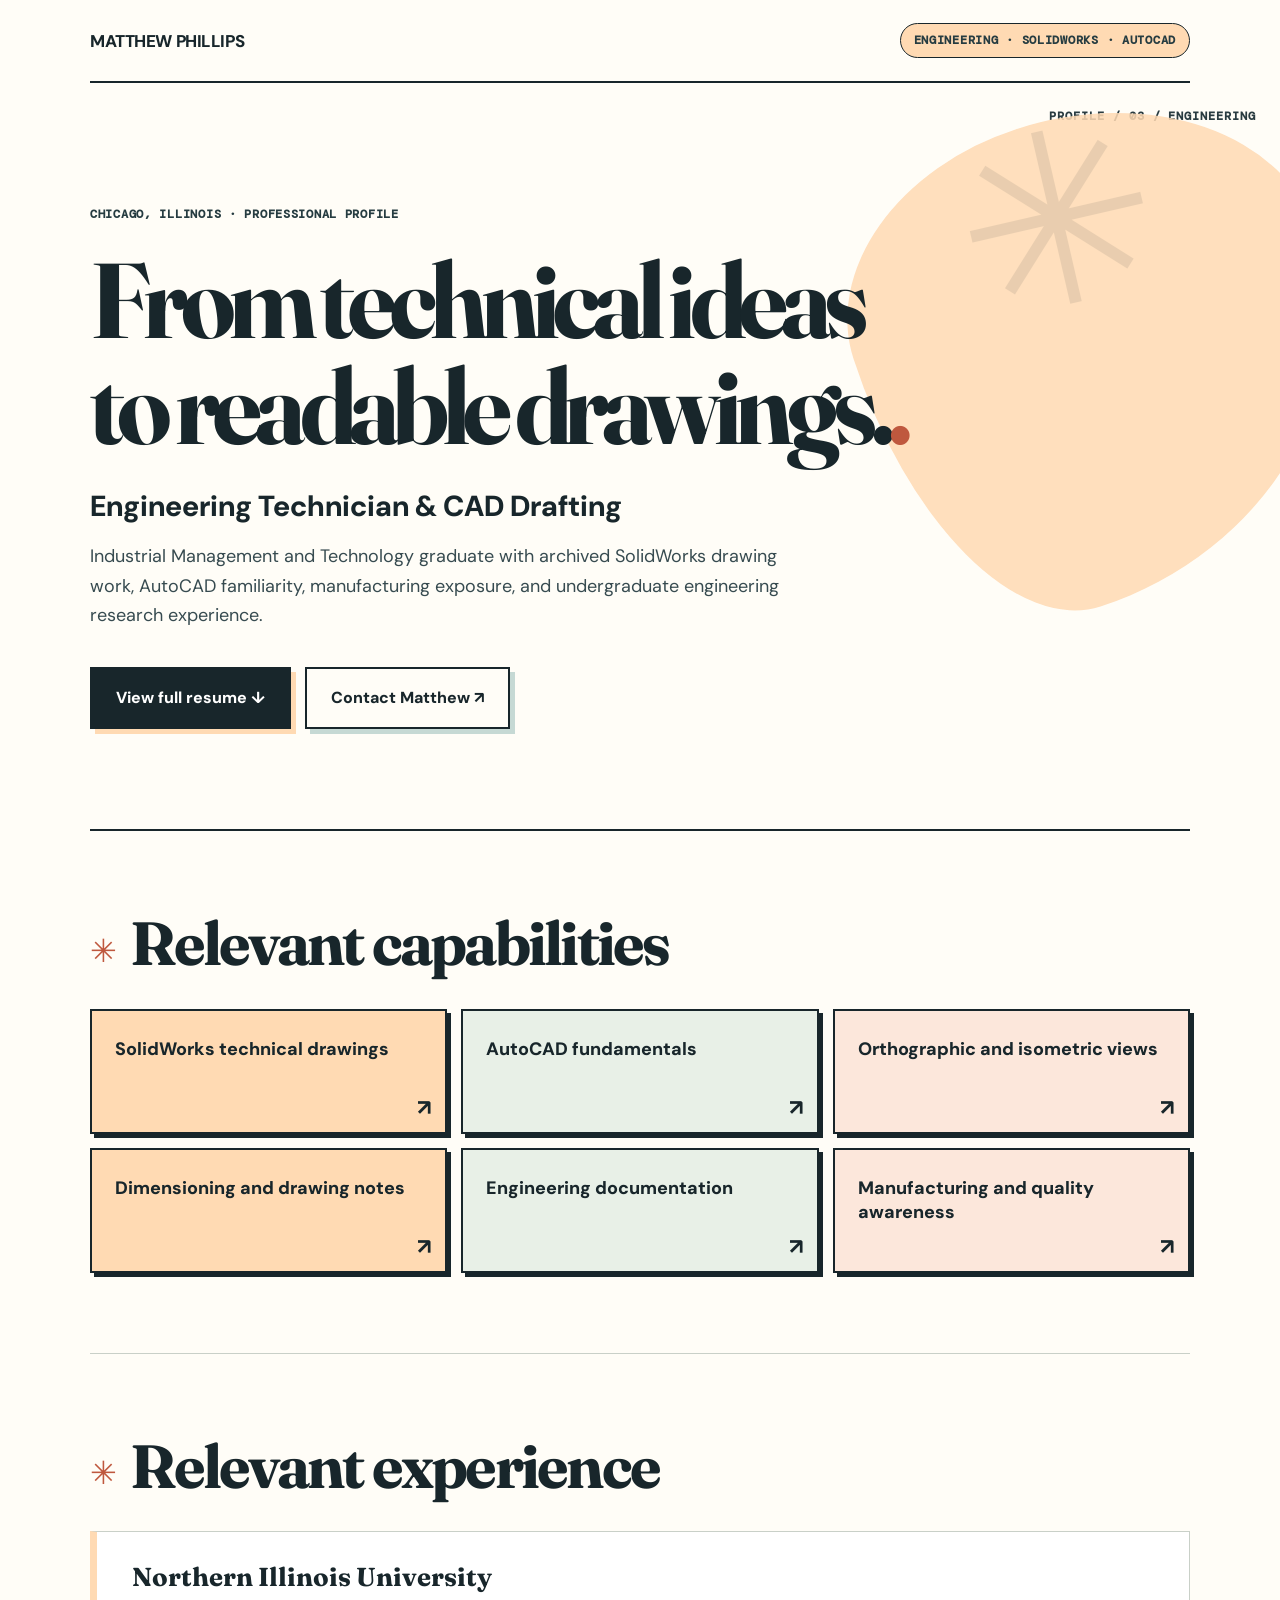
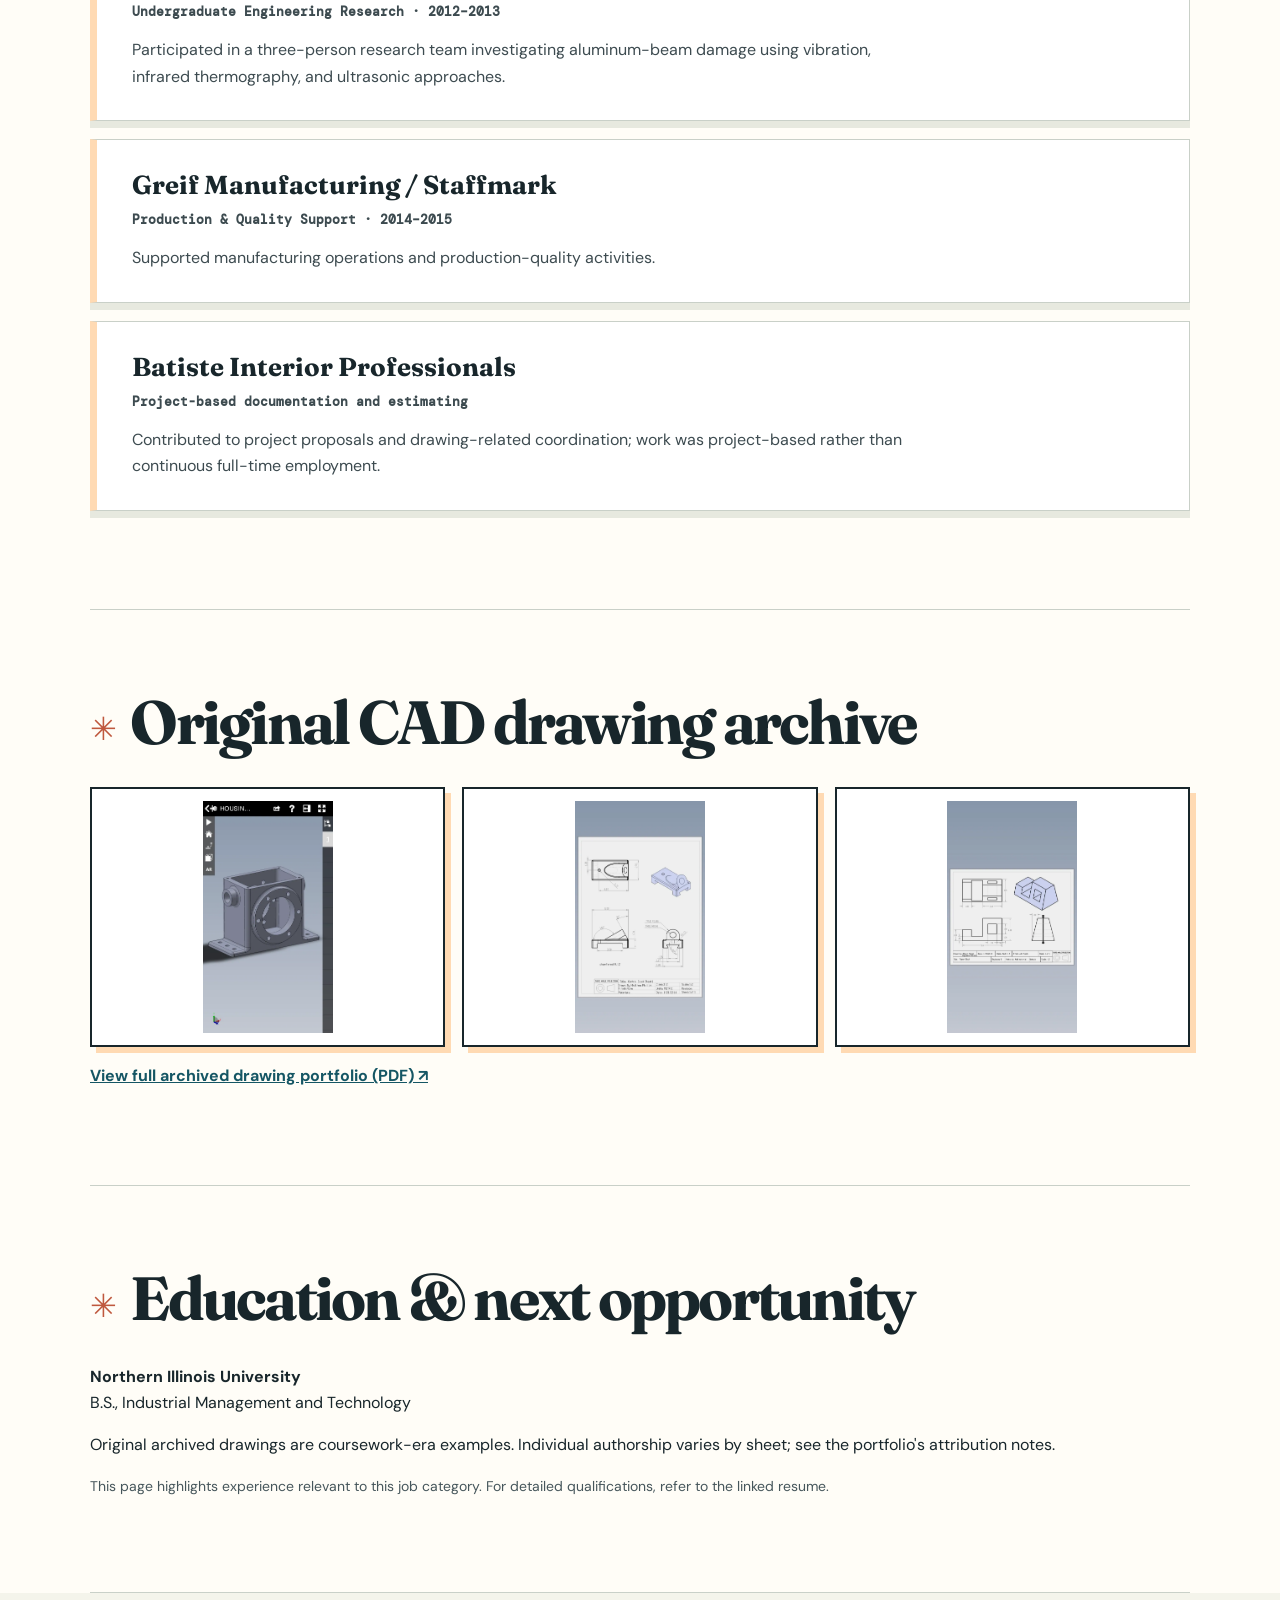
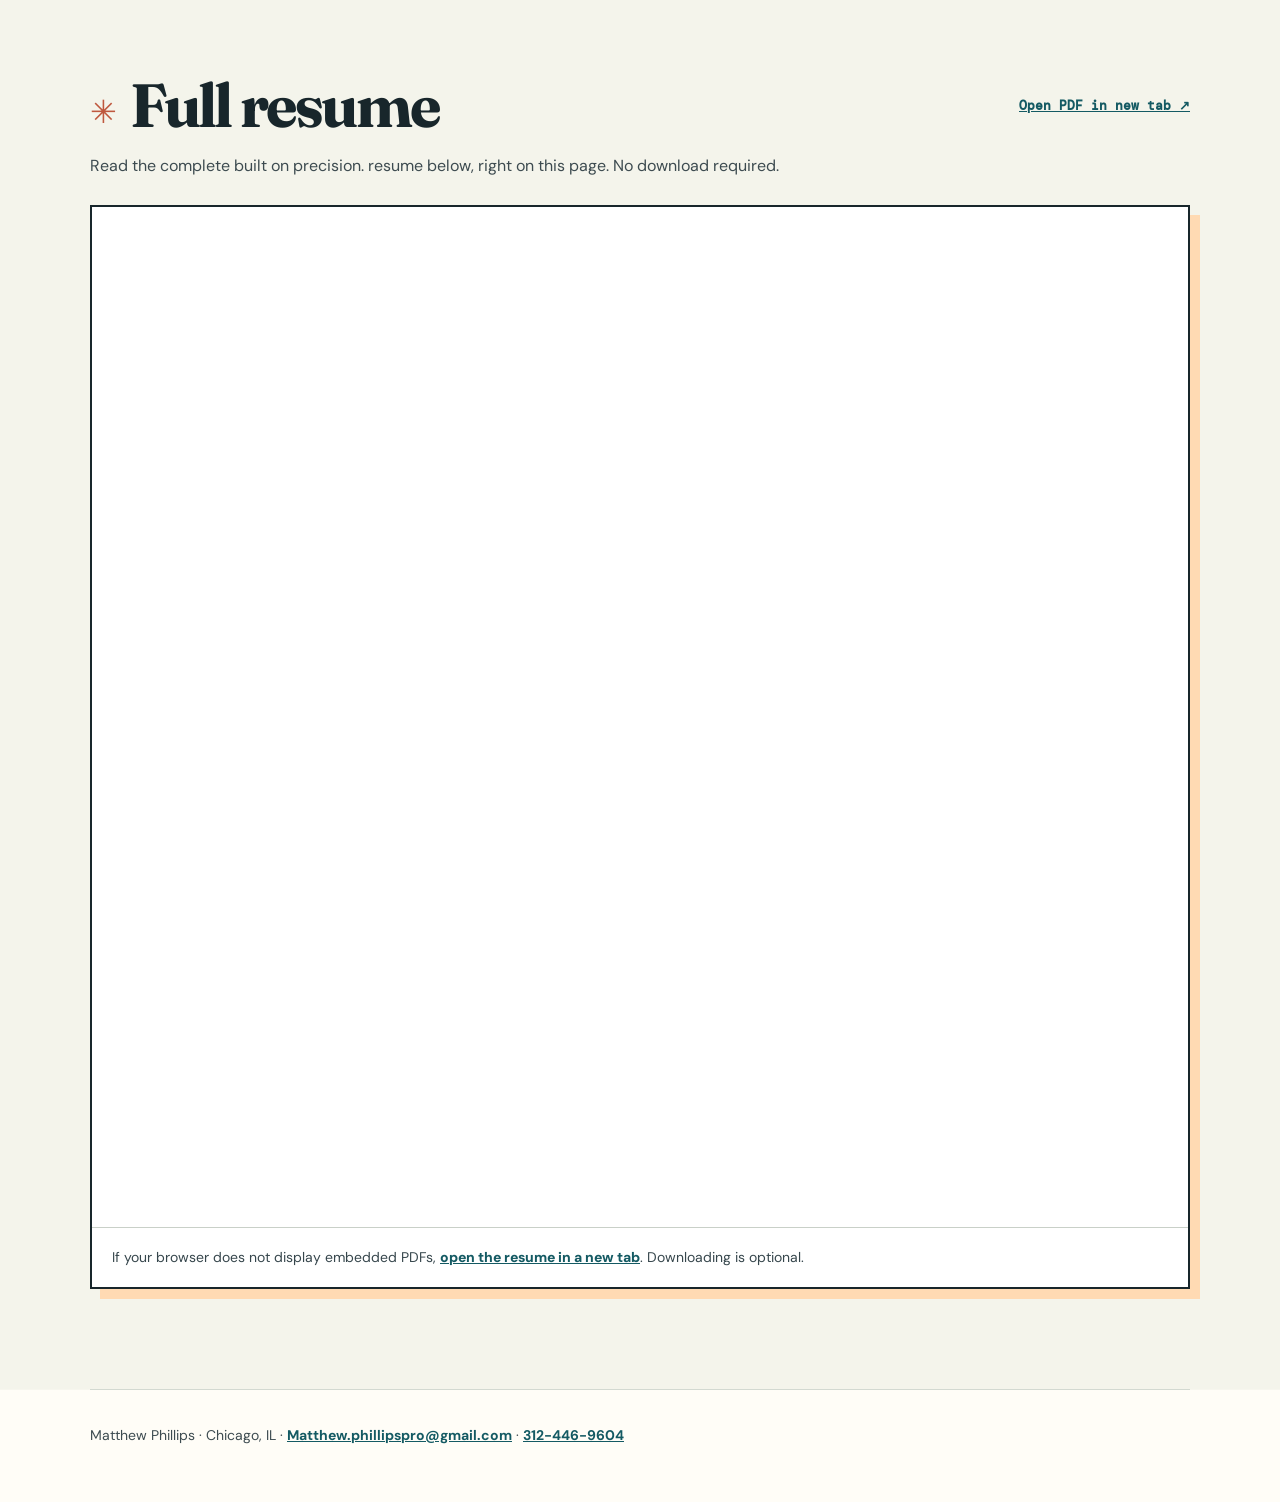
==== commit 9dd31cbc: "Bright editorial art direction and readable contrast for cad" ====
--- a/cad/index.html
+++ b/cad/index.html
@@ -2,25 +2,22 @@
 <html lang="en"><head><meta charset="utf-8"><meta name="viewport" content="width=device-width, initial-scale=1">
 <title>Matthew Phillips | Engineering Technician &amp; CAD Drafting</title><meta name="description" content="Industrial Management and Technology graduate with archived SolidWorks drawing work, AutoCAD familiarity, manufacturing exposure, and undergraduate engineering research experience."><meta name="robots" content="noindex,nofollow">
 
-<style>
-@import url('https://fonts.googleapis.com/css2?family=DM+Mono:wght@400;500&family=Manrope:wght@400;500;600;700;800&family=Space+Grotesk:wght@400;500;600;700&display=swap');
-:root{color-scheme:dark;--ink:#eaf2f6;--dim:#a5b6c2;--accent:#ffbb78;--line:rgba(193,218,235,.19);--dark:#081522}
-*{box-sizing:border-box}html{scroll-behavior:smooth}body{margin:0;background:var(--dark);color:var(--ink);font:16px/1.65 'Manrope',sans-serif;overflow-x:hidden}
-body:before{content:"";position:fixed;inset:0;pointer-events:none;z-index:-1;background:linear-gradient(115deg,rgba(6,23,35,.4),rgba(6,23,35,.95)),repeating-linear-gradient(0deg,transparent 0 55px,rgba(165,208,237,.06) 56px 57px),repeating-linear-gradient(90deg,transparent 0 55px,rgba(165,208,237,.06) 56px 57px)}
-a{color:inherit}a:focus-visible{outline:3px solid var(--accent);outline-offset:4px}.profile-wrap{width:min(1120px,calc(100% - 44px));margin:auto}
-.profile-nav{padding:25px 0;border-bottom:1px solid var(--line);display:flex;justify-content:space-between;align-items:center;gap:20px}.profile-mark{font-family:'Space Grotesk',sans-serif;font-weight:700;letter-spacing:.09em;font-size:14px}.profile-kicker{font:500 11px/1.6 'DM Mono',monospace;letter-spacing:.15em;text-transform:uppercase;color:var(--accent)}
-.profile-nav .profile-kicker{border:1px solid var(--line);border-radius:100px;padding:8px 13px}.profile-hero{position:relative;padding:100px 0 96px;border-bottom:1px solid var(--line)}.profile-hero:before{content:"+";font:300 300px/1 'Space Grotesk',sans-serif;position:absolute;right:0;top:10px;color:var(--accent);opacity:.07;pointer-events:none}.profile-hero:after{content:"";position:absolute;right:2%;bottom:15%;width:260px;height:260px;border:1px solid var(--line);border-radius:50%;box-shadow:0 0 0 35px rgba(255,255,255,.012),0 0 0 70px rgba(255,255,255,.008);pointer-events:none}
-.profile-hero h1{font:700 clamp(48px,7vw,94px)/.99 'Space Grotesk',sans-serif;letter-spacing:-.075em;max-width:920px;margin:22px 0 32px;text-wrap:balance;position:relative;z-index:1}.profile-hero h1:after{content:"_";color:var(--accent)}.profile-lead{font:600 clamp(20px,2.5vw,29px)/1.35 'Space Grotesk',sans-serif;max-width:760px;margin:0 0 16px}.profile-intro{max-width:740px;color:var(--dim);font-size:17px;position:relative;z-index:1}
-.profile-actions{display:flex;gap:12px;flex-wrap:wrap;margin-top:35px;position:relative;z-index:1}.profile-button{display:inline-flex;align-items:center;justify-content:center;padding:15px 22px;border-radius:5px;background:var(--accent);color:#071321;text-decoration:none;font-weight:800;transition:transform .2s,box-shadow .2s}.profile-button:hover{transform:translateY(-3px);box-shadow:0 12px 32px rgba(0,0,0,.25)}.profile-button.secondary{background:transparent;color:var(--ink);border:1px solid var(--line)}
-.profile-section{padding:68px 0;border-bottom:1px solid var(--line)}.profile-section h2{font:700 clamp(30px,4vw,48px)/1.12 'Space Grotesk',sans-serif;letter-spacing:-.055em;margin:0 0 30px}.profile-section h2:before{content:"// ";color:var(--accent);font:500 16px 'DM Mono',monospace;vertical-align:middle}
-.profile-skills{display:grid;grid-template-columns:repeat(3,minmax(0,1fr));gap:12px;list-style:none;padding:0;margin:0}.profile-skills li{padding:26px 22px;min-height:105px;border:1px solid var(--line);background:linear-gradient(150deg,rgba(45,74,94,.42),rgba(15,33,48,.8));font-weight:700;position:relative}.profile-skills li:before{content:"↗";position:absolute;top:11px;right:16px;color:var(--accent);font-family:'DM Mono',monospace}
-.profile-job{margin:0 0 16px;max-width:100%;border:1px solid var(--line);background:rgba(18,42,60,.6);padding:30px 34px;border-left:3px solid var(--accent)}.profile-job h3{font:700 23px/1.3 'Space Grotesk',sans-serif;margin:0 0 8px}.profile-job small{display:block;color:var(--accent);font:500 12px/1.6 'DM Mono',monospace;margin:0 0 14px}.profile-job p{max-width:790px;color:var(--dim);margin:0}
-.profile-note{font-size:14px;color:var(--dim);max-width:760px}.profile-gallery{display:grid;grid-template-columns:repeat(3,1fr);gap:14px}.profile-gallery img{width:100%;height:250px;object-fit:contain;background:#e6ebef;border:1px solid var(--line);padding:10px}.profile-section p>a{color:var(--accent)}
-.resume-section{padding-bottom:90px}.resume-section .resume-intro{color:var(--dim);max-width:700px;margin:-8px 0 25px}.resume-frame{background:#fff;border:1px solid rgba(255,255,255,.24);border-radius:8px;overflow:hidden;box-shadow:0 25px 65px rgba(0,0,0,.3)}.resume-frame iframe{display:block;width:100%;height:950px;border:0;background:#fff}.resume-fallback{padding:18px 20px;background:#122b3c;color:var(--dim);font-size:14px}.resume-fallback a{color:var(--accent);font-weight:700}.resume-head{display:flex;justify-content:space-between;align-items:center;gap:15px;flex-wrap:wrap;margin-bottom:20px}.resume-head h2{margin:0}.resume-head a{font:600 13px 'DM Mono',monospace;color:var(--accent)}
-.profile-footer{padding:32px 0 48px;font-size:14px;color:var(--dim)}.profile-footer a{color:var(--accent)}
-@media(max-width:720px){.profile-wrap{width:min(100% - 28px,1120px)}.profile-nav{align-items:flex-start;flex-direction:column;gap:8px}.profile-hero{padding:65px 0}.profile-hero:after{display:none}.profile-skills,.profile-gallery{grid-template-columns:1fr}.profile-gallery img{height:260px}.profile-section{padding:45px 0}.profile-job{padding:24px 19px}.resume-frame iframe{height:680px}.profile-button{width:100%}}
+<style>@import url('https://fonts.googleapis.com/css2?family=DM+Mono:wght@400;500&family=DM+Sans:wght@400;500;600;700;800&family=Fraunces:opsz,wght,SOFT,WONK@9..144,600,15,1;9..144,700,15,1&display=swap');
+:root{color-scheme:light;--ink:#18262b;--muted:#46565b;--accent:#ffdab3;--paper:#fffdf7;--stroke:#c9d0c8;--soft:#f4f4eb}
+*{box-sizing:border-box}html{scroll-behavior:smooth}body{margin:0;background:var(--paper);color:var(--ink);font:16px/1.65 'DM Sans',Arial,sans-serif;overflow-x:hidden}a{color:#124c56}a:focus-visible{outline:3px solid #124c56;outline-offset:3px}.profile-wrap{width:min(1100px,calc(100% - 48px));margin:auto}
+.profile-nav{padding:23px 0;border-bottom:2px solid var(--ink);display:flex;justify-content:space-between;align-items:center;gap:18px}.profile-mark{font-weight:800;letter-spacing:-.025em;font-size:17px}.profile-kicker{font:600 12px/1.6 'DM Mono',monospace;letter-spacing:.06em;text-transform:uppercase;color:#263c41}.profile-nav .profile-kicker{padding:7px 13px;background:var(--accent);border:1px solid var(--ink);border-radius:100px}
+.profile-hero{position:relative;isolation:isolate;padding:110px 0 100px;border-bottom:2px solid var(--ink)}.profile-hero:before{content:"";position:absolute;z-index:-1;right:-14%;top:30px;width:480px;height:480px;background:var(--accent);border-radius:47% 53% 67% 33% / 35% 40% 60% 65%;transform:rotate(-18deg);opacity:.85}.profile-hero:after{content:"✳";position:absolute;z-index:-1;right:3%;top:2%;font:240px/1 'Fraunces',serif;color:var(--ink);opacity:.09;transform:rotate(-13deg)}
+.profile-hero h1{font:700 clamp(54px,8.3vw,111px)/.99 'Fraunces',Georgia,serif;letter-spacing:-.065em;max-width:900px;margin:23px 0 30px;text-wrap:balance}.profile-hero h1:after{content:".";color:#bf583e}.profile-lead{font:800 clamp(19px,2.5vw,29px)/1.25 'DM Sans',sans-serif;max-width:780px;margin:0 0 16px}.profile-intro{max-width:730px;color:#374b50;font-size:18px;position:relative}
+.profile-actions{display:flex;gap:14px;flex-wrap:wrap;margin-top:36px}.profile-button{display:inline-flex;align-items:center;justify-content:center;padding:16px 24px;border:2px solid var(--ink);border-radius:0;background:var(--ink);color:#fff;text-decoration:none;font-weight:800;box-shadow:5px 5px 0 var(--accent);transition:transform .2s,box-shadow .2s}.profile-button:hover{transform:translate(3px,3px);box-shadow:2px 2px 0 var(--accent)}.profile-button.secondary{background:var(--paper);color:var(--ink);box-shadow:5px 5px 0 #c6d9d4}
+.profile-section{padding:80px 0;border-bottom:1px solid var(--stroke)}.profile-section h2{font:700 clamp(36px,5vw,61px)/1.07 'Fraunces',Georgia,serif;letter-spacing:-.045em;margin:0 0 32px}.profile-section h2:before{content:"✳";font:32px/1 'DM Sans',sans-serif;display:inline-block;margin-right:16px;color:#bf583e;vertical-align:middle}
+.profile-skills{display:grid;grid-template-columns:repeat(3,minmax(0,1fr));gap:14px;list-style:none;padding:0;margin:0}.profile-skills li{padding:26px 23px;min-height:125px;border:2px solid var(--ink);background:var(--accent);font-size:18px;line-height:1.35;font-weight:800;position:relative;box-shadow:4px 4px 0 var(--ink)}.profile-skills li:nth-child(3n+2){background:#e8f0e7}.profile-skills li:nth-child(3n){background:#fce7db}.profile-skills li:after{content:"↗";position:absolute;bottom:9px;right:14px;font-size:22px}
+.profile-job{margin:0 0 18px;border:1px solid var(--stroke);border-left:7px solid var(--accent);background:#fff;padding:30px 35px;box-shadow:0 7px 0 #e7e9df}.profile-job h3{font:700 26px/1.2 'Fraunces',Georgia,serif;margin:0 0 8px}.profile-job small{display:block;color:#3d4b50;font:600 13px/1.7 'DM Mono',monospace;margin:0 0 14px}.profile-job p{max-width:790px;color:#3d4b50;margin:0}
+.profile-note{font-size:14px;color:var(--muted);max-width:760px}.profile-gallery{display:grid;grid-template-columns:repeat(3,1fr);gap:17px}.profile-gallery img{width:100%;height:260px;object-fit:contain;background:#fff;border:2px solid var(--ink);padding:12px;box-shadow:6px 6px 0 var(--accent)}.profile-section p>a{color:#155664;font-weight:700}
+.resume-section{padding-bottom:100px;background:var(--soft);box-shadow:0 0 0 100vmax var(--soft);clip-path:inset(0 -100vmax)}.resume-section .resume-intro{color:#3d4b50;max-width:700px;margin:-5px 0 25px}.resume-frame{background:#fff;border:2px solid var(--ink);overflow:hidden;box-shadow:10px 10px 0 var(--accent)}.resume-frame iframe{display:block;width:100%;height:1020px;border:0;background:#fff}.resume-fallback{padding:18px 20px;background:#fff;color:#36464c;font-size:14px;border-top:1px solid var(--stroke)}.resume-fallback a{color:#145a63;font-weight:800}.resume-head{display:flex;justify-content:space-between;align-items:center;gap:15px;flex-wrap:wrap;margin-bottom:20px}.resume-head h2{margin:0}.resume-head a{font:700 13px 'DM Mono',monospace;color:#145a63}
+.profile-footer{padding:34px 0 55px;font-size:14px;color:#3d4b50}.profile-footer a{color:#145a63;font-weight:700}
+@media(max-width:720px){.profile-wrap{width:calc(100% - 32px)}.profile-nav{align-items:flex-start;flex-direction:column;gap:10px}.profile-hero{padding:75px 0 70px}.profile-hero:before{right:-60%;top:40px;width:380px;height:380px;opacity:.38}.profile-hero:after{font-size:130px}.profile-skills,.profile-gallery{grid-template-columns:1fr}.profile-gallery img{height:290px}.profile-section{padding:54px 0}.profile-job{padding:25px 21px}.resume-frame iframe{height:690px}.profile-button{width:100%}}
 @media(prefers-reduced-motion:reduce){html{scroll-behavior:auto}.profile-button{transition:none}}
-</style></head><body><div aria-hidden="true" style="position:absolute;right:20px;top:115px;color:var(--accent);font:500 11px DM Mono,monospace;letter-spacing:.14em">PROFILE / 03 / ENGINEERING</div>
+</style></head><body><div aria-hidden="true" style="position:absolute;right:24px;top:108px;color:#293b40;font:700 12px 'DM Mono',monospace;letter-spacing:.08em">PROFILE / 03 / ENGINEERING</div>
 <header class="profile-wrap profile-nav"><span class="profile-mark">MATTHEW PHILLIPS</span><span class="profile-kicker">ENGINEERING · SOLIDWORKS · AUTOCAD</span></header>
 <main class="profile-wrap"><section class="profile-hero"><p class="profile-kicker">Chicago, Illinois · Professional profile</p><h1>From technical ideas to readable drawings.</h1><p class="profile-lead">Engineering Technician &amp; CAD Drafting</p><p class="profile-intro">Industrial Management and Technology graduate with archived SolidWorks drawing work, AutoCAD familiarity, manufacturing exposure, and undergraduate engineering research experience.</p>
 <div class="profile-actions"><a class="profile-button" href="#resume">View full resume ↓</a><a class="profile-button secondary" href="mailto:Matthew.phillipspro@gmail.com?subject=Employment%20Opportunity">Contact Matthew ↗</a></div></section>
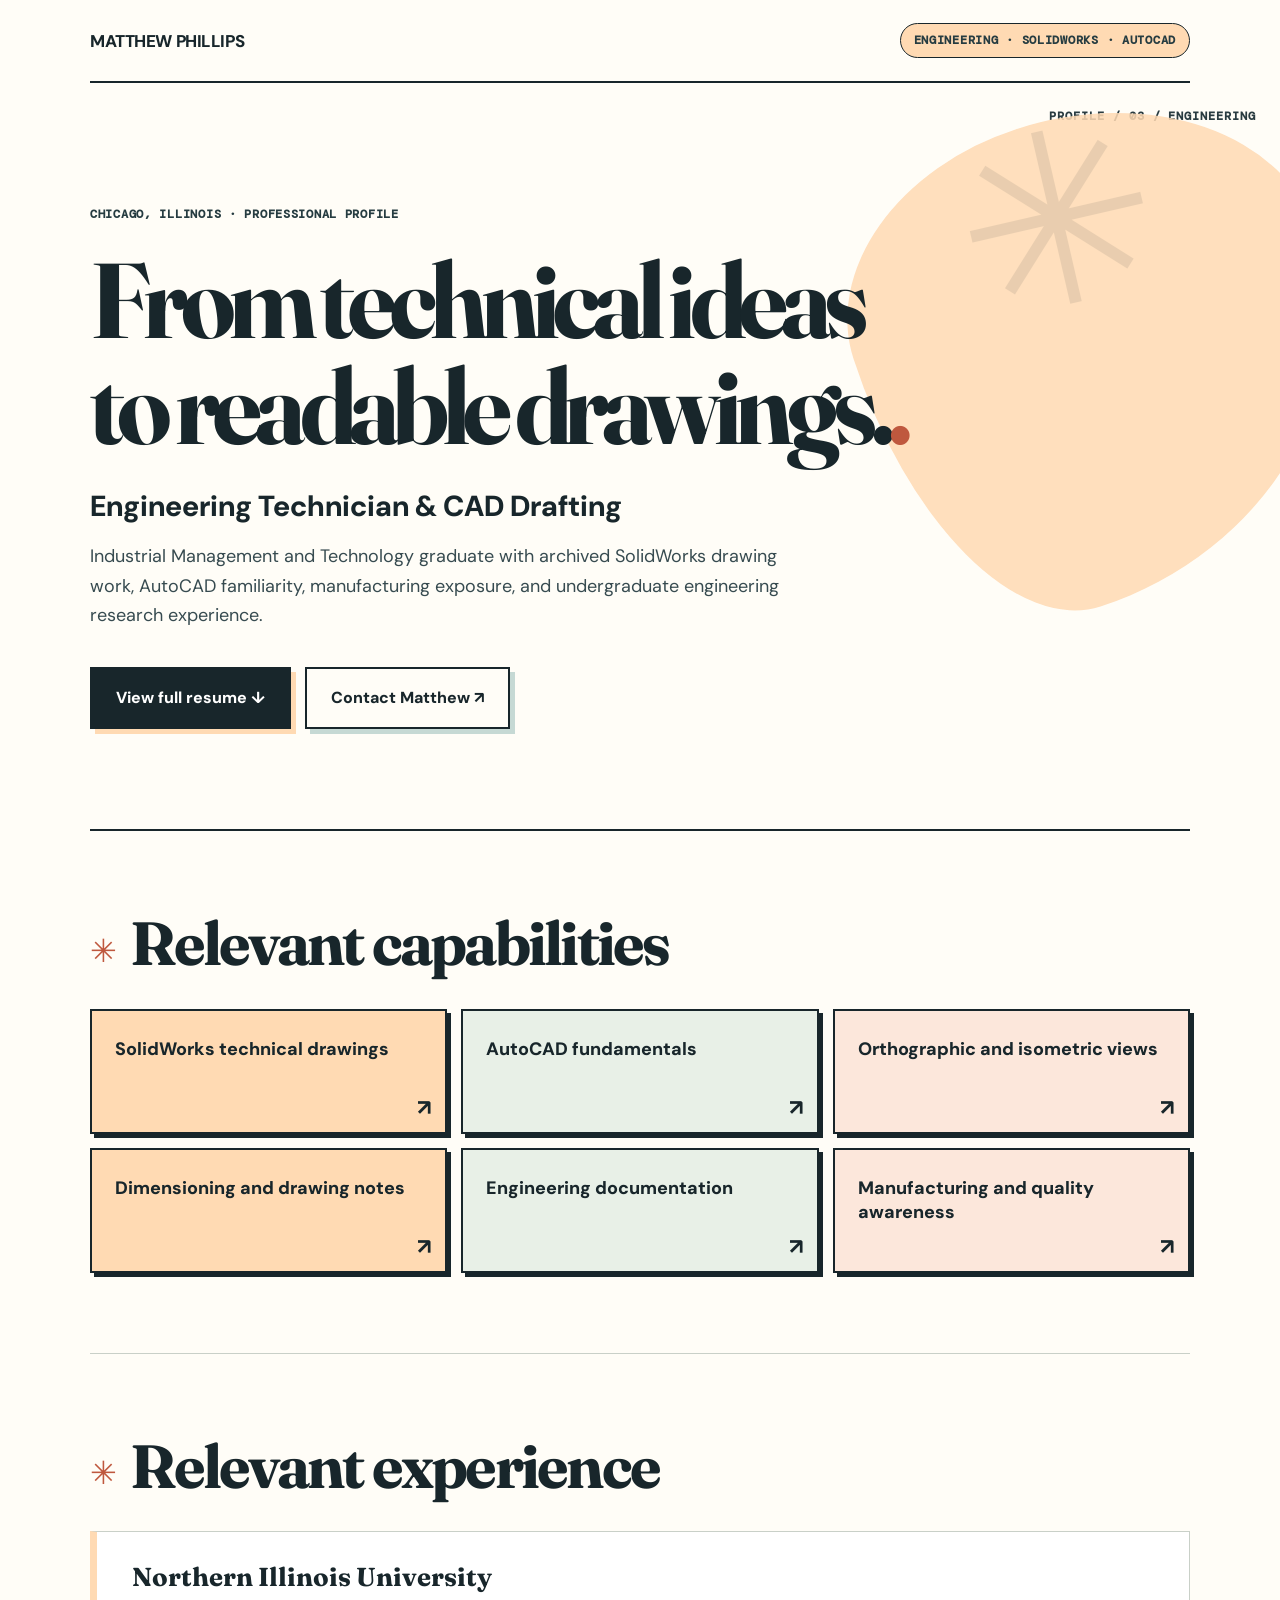
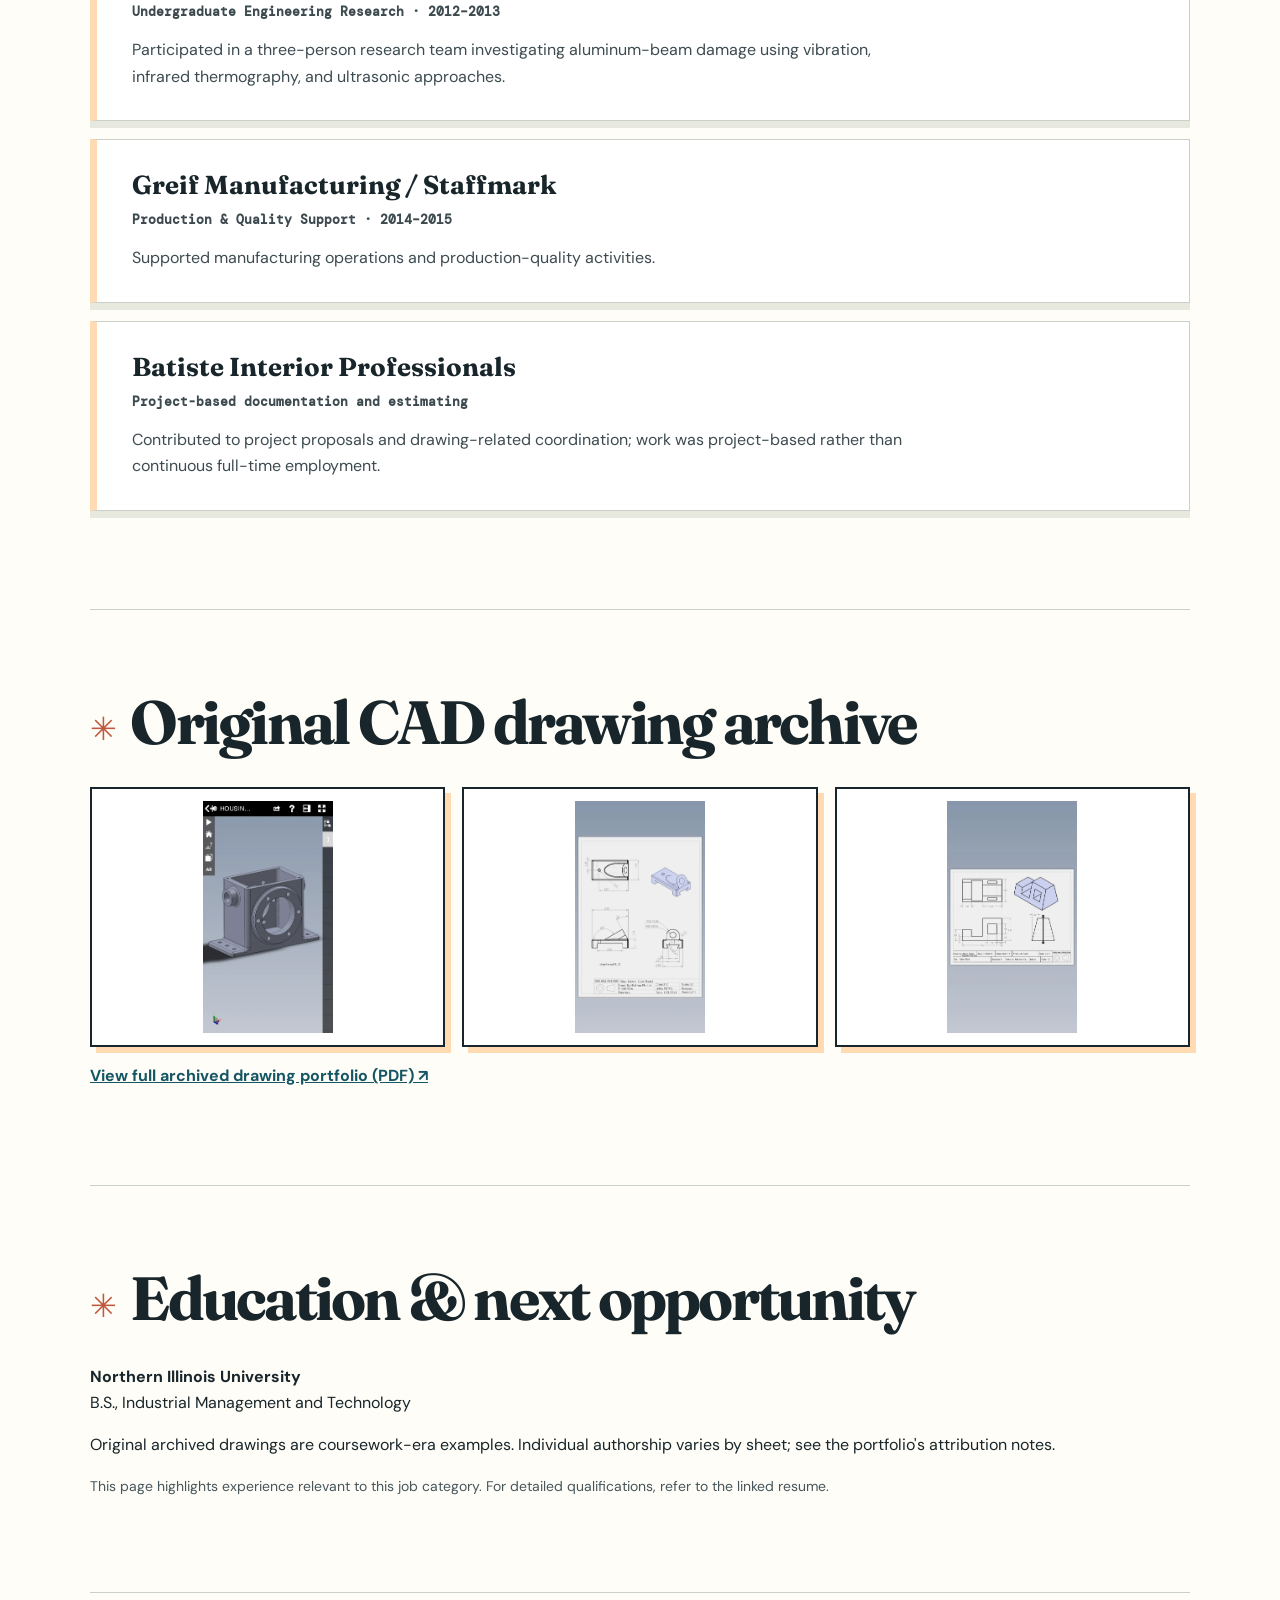
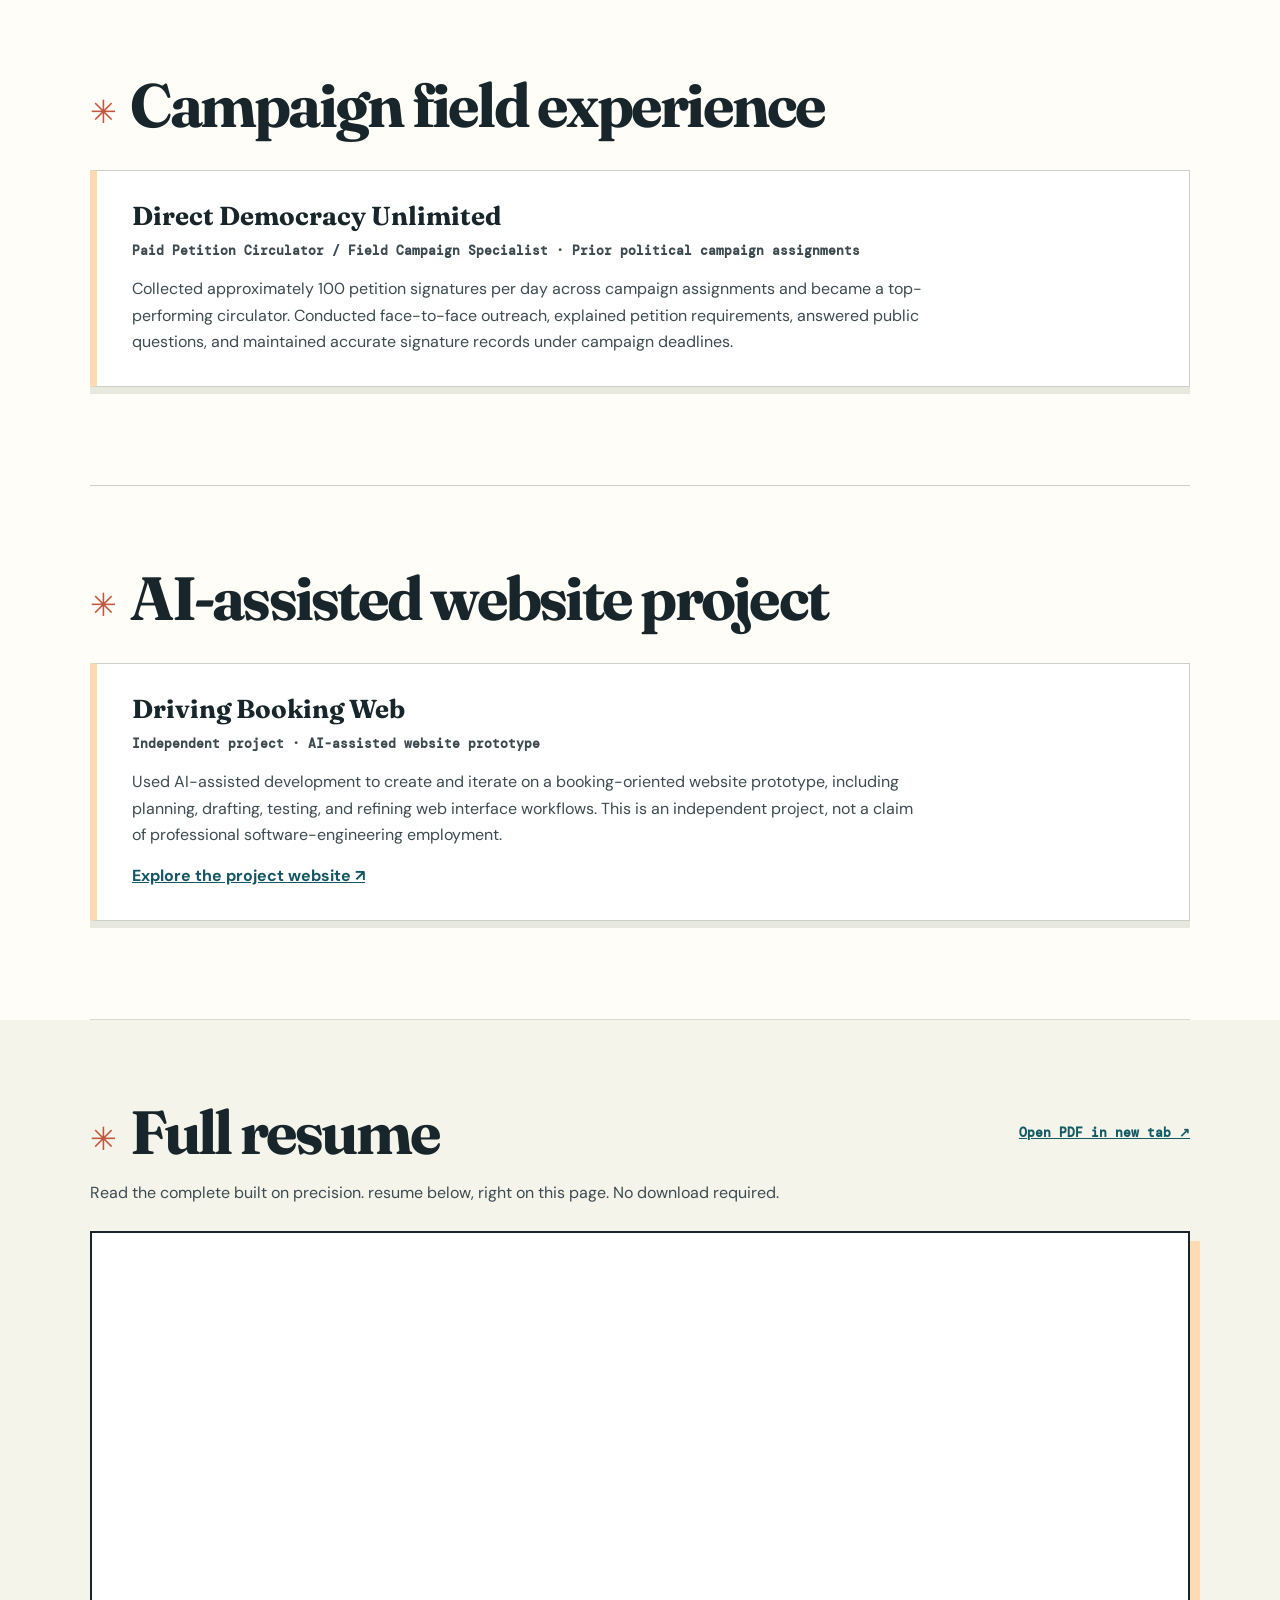
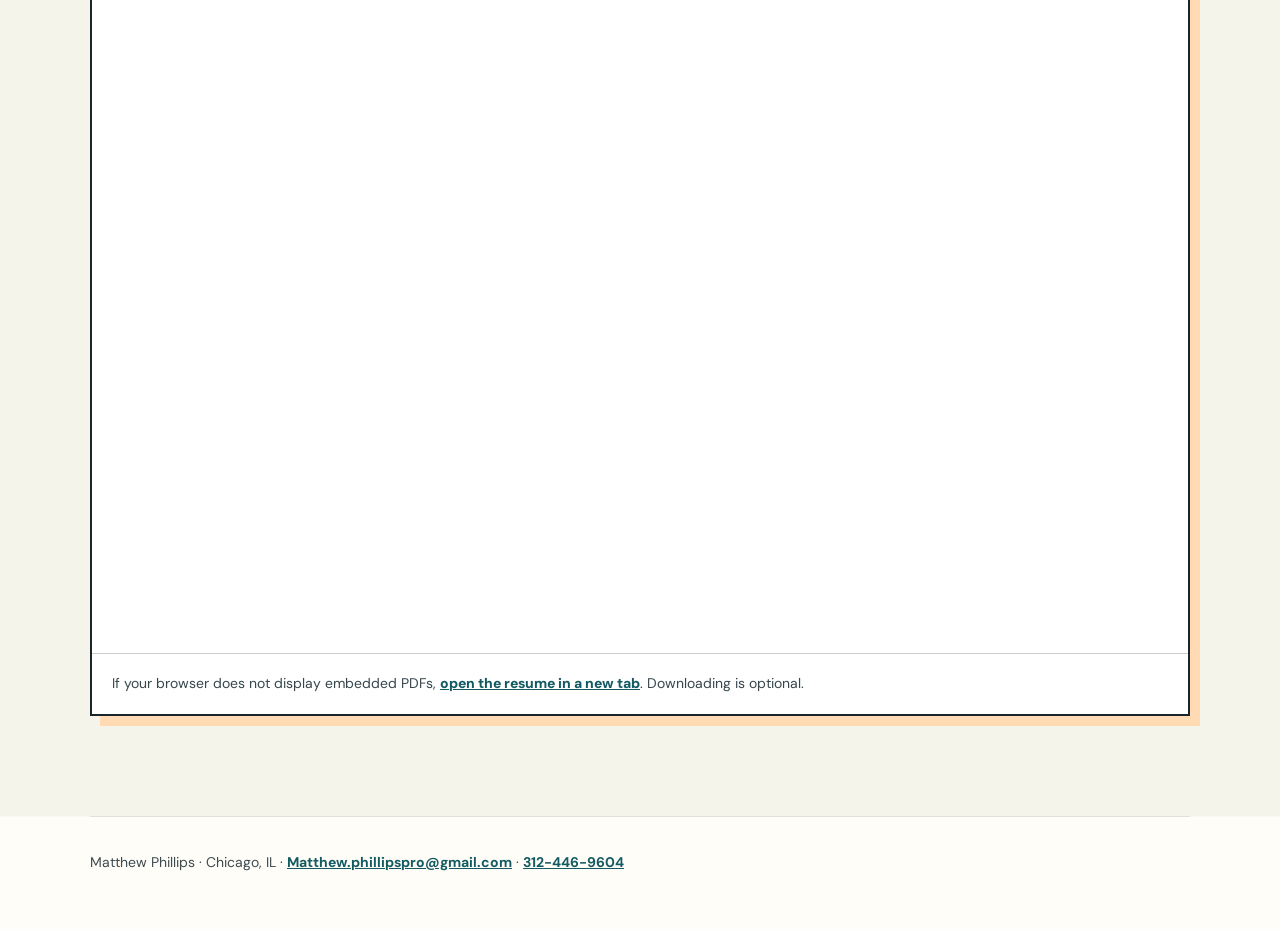
==== commit a39ad1fb: "Add petition circulation experience and AI-assisted booking project to cad profile" ====
--- a/cad/index.html
+++ b/cad/index.html
@@ -24,5 +24,5 @@
 <section class="profile-section"><h2>Relevant capabilities</h2><ul class="profile-skills"><li>SolidWorks technical drawings</li><li>AutoCAD fundamentals</li><li>Orthographic and isometric views</li><li>Dimensioning and drawing notes</li><li>Engineering documentation</li><li>Manufacturing and quality awareness</li></ul></section>
 <section class="profile-section"><h2>Relevant experience</h2><article class="profile-job"><h3>Northern Illinois University</h3><small>Undergraduate Engineering Research · 2012–2013</small><p>Participated in a three-person research team investigating aluminum-beam damage using vibration, infrared thermography, and ultrasonic approaches.</p></article><article class="profile-job"><h3>Greif Manufacturing / Staffmark</h3><small>Production &amp; Quality Support · 2014–2015</small><p>Supported manufacturing operations and production-quality activities.</p></article><article class="profile-job"><h3>Batiste Interior Professionals</h3><small>Project-based documentation and estimating</small><p>Contributed to project proposals and drawing-related coordination; work was project-based rather than continuous full-time employment.</p></article></section>
 <section class="profile-section"><h2>Original CAD drawing archive</h2><div class="profile-gallery"><img src="../assets/IMG_0547.webp" alt="Archived CAD technical drawing" loading="lazy"><img src="../assets/IMG_0562.webp" alt="Archived engineering drawing" loading="lazy"><img src="../assets/IMG_0552.webp" alt="Archived mechanical drawing" loading="lazy"></div><p><a href="../assets/cad-portfolio.pdf" target="_blank" rel="noopener">View full archived drawing portfolio (PDF) ↗</a></p></section>
-<section class="profile-section"><h2>Education & next opportunity</h2><p><strong>Northern Illinois University</strong><br>B.S., Industrial Management and Technology</p><p>Original archived drawings are coursework-era examples. Individual authorship varies by sheet; see the portfolio's attribution notes.</p><p class="profile-note">This page highlights experience relevant to this job category. For detailed qualifications, refer to the linked resume.</p></section><section class="profile-section resume-section" id="resume"><div class="resume-head"><h2>Full resume</h2><a href="../assets/resume-engineering-cad.pdf" target="_blank" rel="noopener">Open PDF in new tab ↗</a></div><p class="resume-intro">Read the complete built on precision. resume below, right on this page. No download required.</p><div class="resume-frame"><iframe title="Matthew Phillips — cad full resume" src="../assets/resume-engineering-cad.pdf#toolbar=0&navpanes=0&view=FitH" loading="lazy"></iframe><div class="resume-fallback">If your browser does not display embedded PDFs, <a href="../assets/resume-engineering-cad.pdf" target="_blank" rel="noopener">open the resume in a new tab</a>. Downloading is optional.</div></div></section></main>
+<section class="profile-section"><h2>Education & next opportunity</h2><p><strong>Northern Illinois University</strong><br>B.S., Industrial Management and Technology</p><p>Original archived drawings are coursework-era examples. Individual authorship varies by sheet; see the portfolio's attribution notes.</p><p class="profile-note">This page highlights experience relevant to this job category. For detailed qualifications, refer to the linked resume.</p></section><section class="profile-section" id="field-outreach"><h2>Campaign field experience</h2><article class="profile-job"><h3>Direct Democracy Unlimited</h3><small>Paid Petition Circulator / Field Campaign Specialist · Prior political campaign assignments</small><p>Collected approximately 100 petition signatures per day across campaign assignments and became a top-performing circulator. Conducted face-to-face outreach, explained petition requirements, answered public questions, and maintained accurate signature records under campaign deadlines.</p></article></section><section class="profile-section" id="ai-project"><h2>AI-assisted website project</h2><article class="profile-job"><h3>Driving Booking Web</h3><small>Independent project · AI-assisted website prototype</small><p>Used AI-assisted development to create and iterate on a booking-oriented website prototype, including planning, drafting, testing, and refining web interface workflows. This is an independent project, not a claim of professional software-engineering employment.</p><p style="margin-top:15px"><a href="https://driving-booking-web.vercel.app/" target="_blank" rel="noopener noreferrer">Explore the project website ↗</a></p></article></section><section class="profile-section resume-section" id="resume"><div class="resume-head"><h2>Full resume</h2><a href="../assets/resume-engineering-cad.pdf" target="_blank" rel="noopener">Open PDF in new tab ↗</a></div><p class="resume-intro">Read the complete built on precision. resume below, right on this page. No download required.</p><div class="resume-frame"><iframe title="Matthew Phillips — cad full resume" src="../assets/resume-engineering-cad.pdf#toolbar=0&navpanes=0&view=FitH" loading="lazy"></iframe><div class="resume-fallback">If your browser does not display embedded PDFs, <a href="../assets/resume-engineering-cad.pdf" target="_blank" rel="noopener">open the resume in a new tab</a>. Downloading is optional.</div></div></section></main>
 <footer class="profile-wrap profile-footer">Matthew Phillips · Chicago, IL · <a href="mailto:Matthew.phillipspro@gmail.com">Matthew.phillipspro@gmail.com</a> · <a href="tel:+13124469604">312-446-9604</a></footer></body></html>
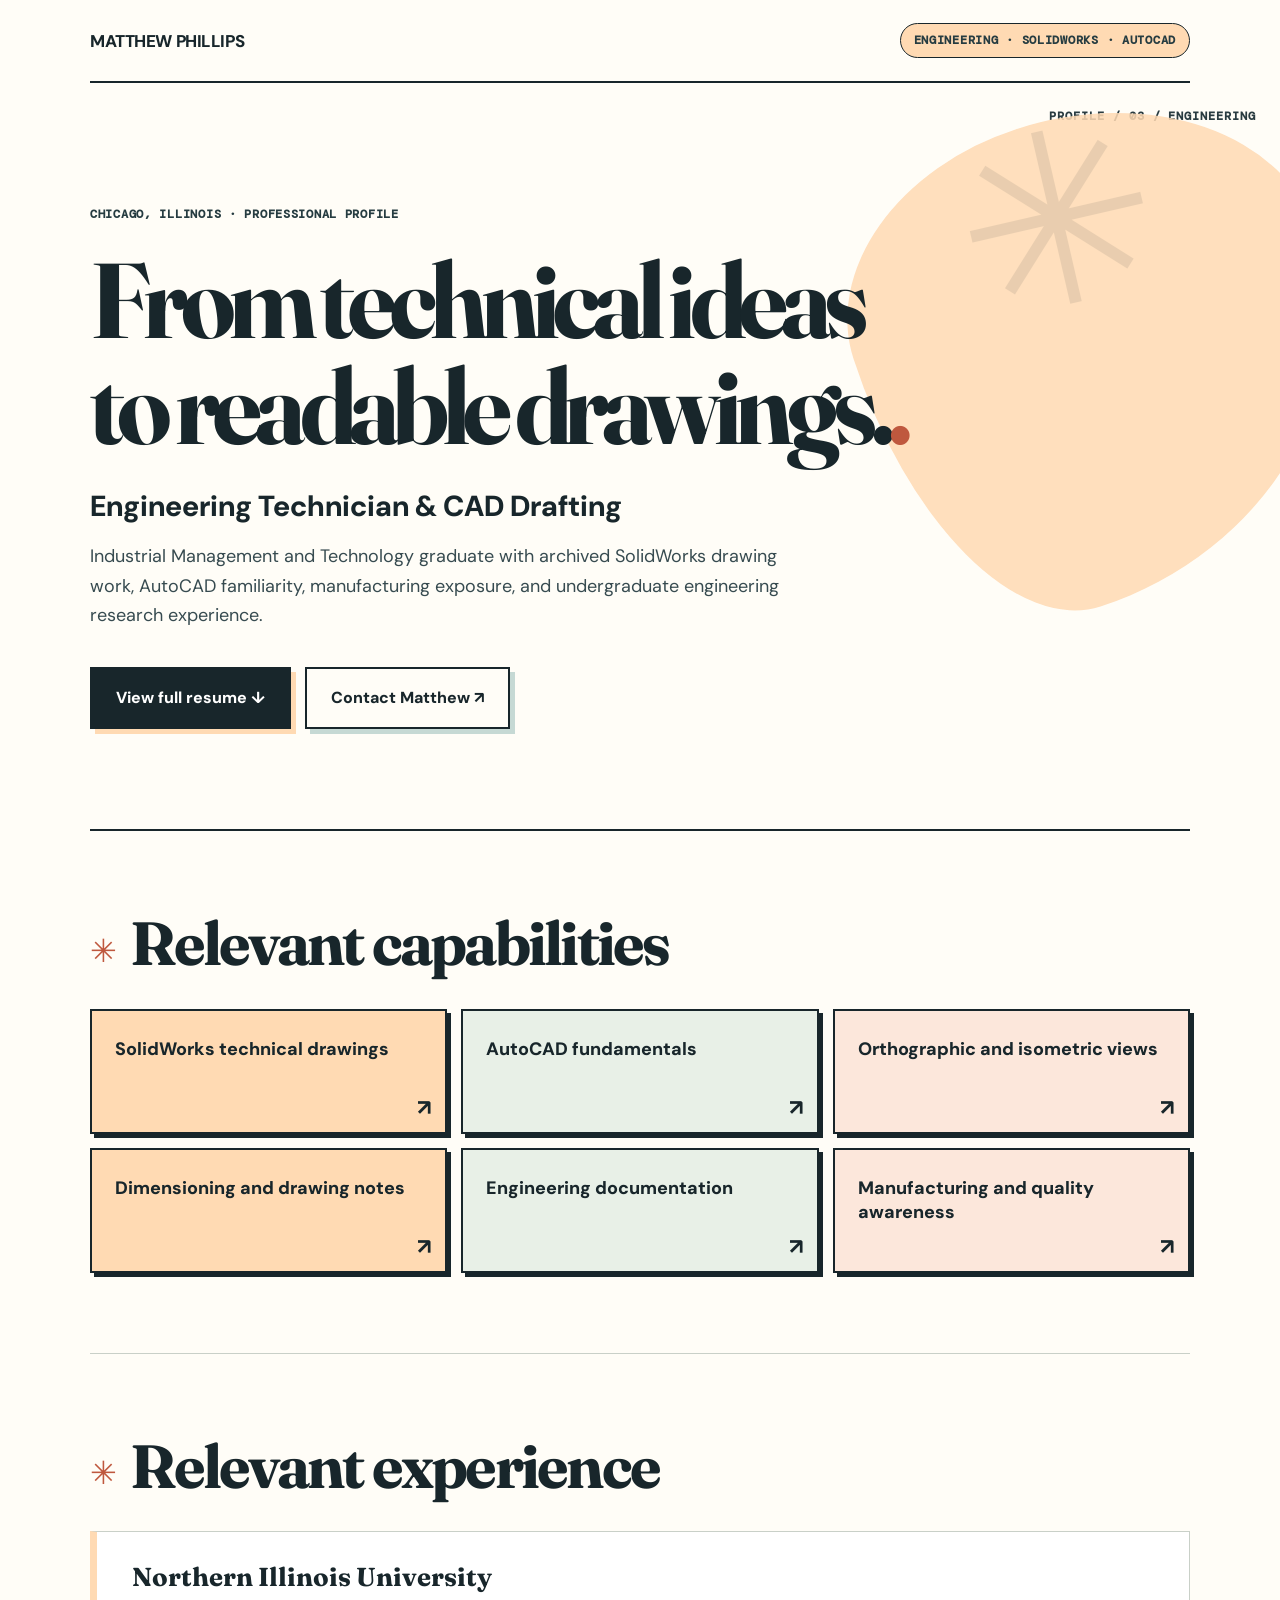
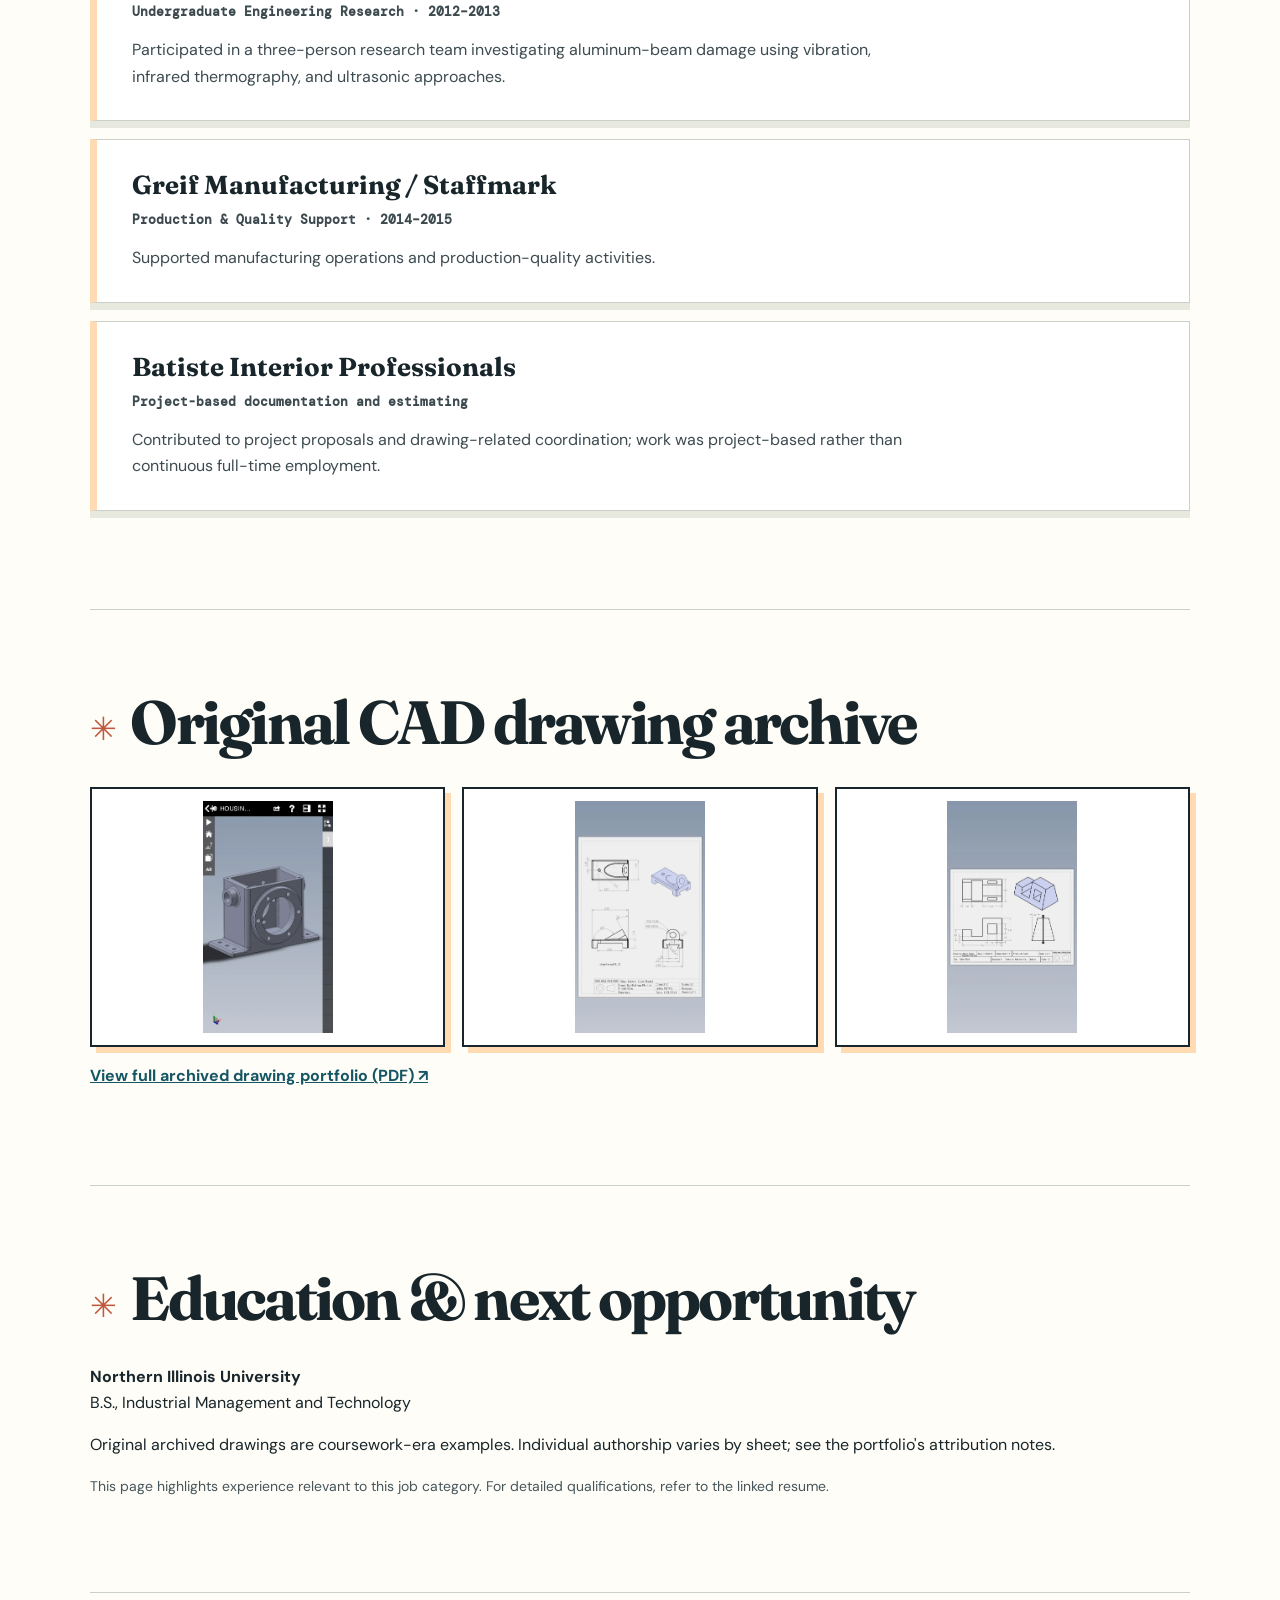
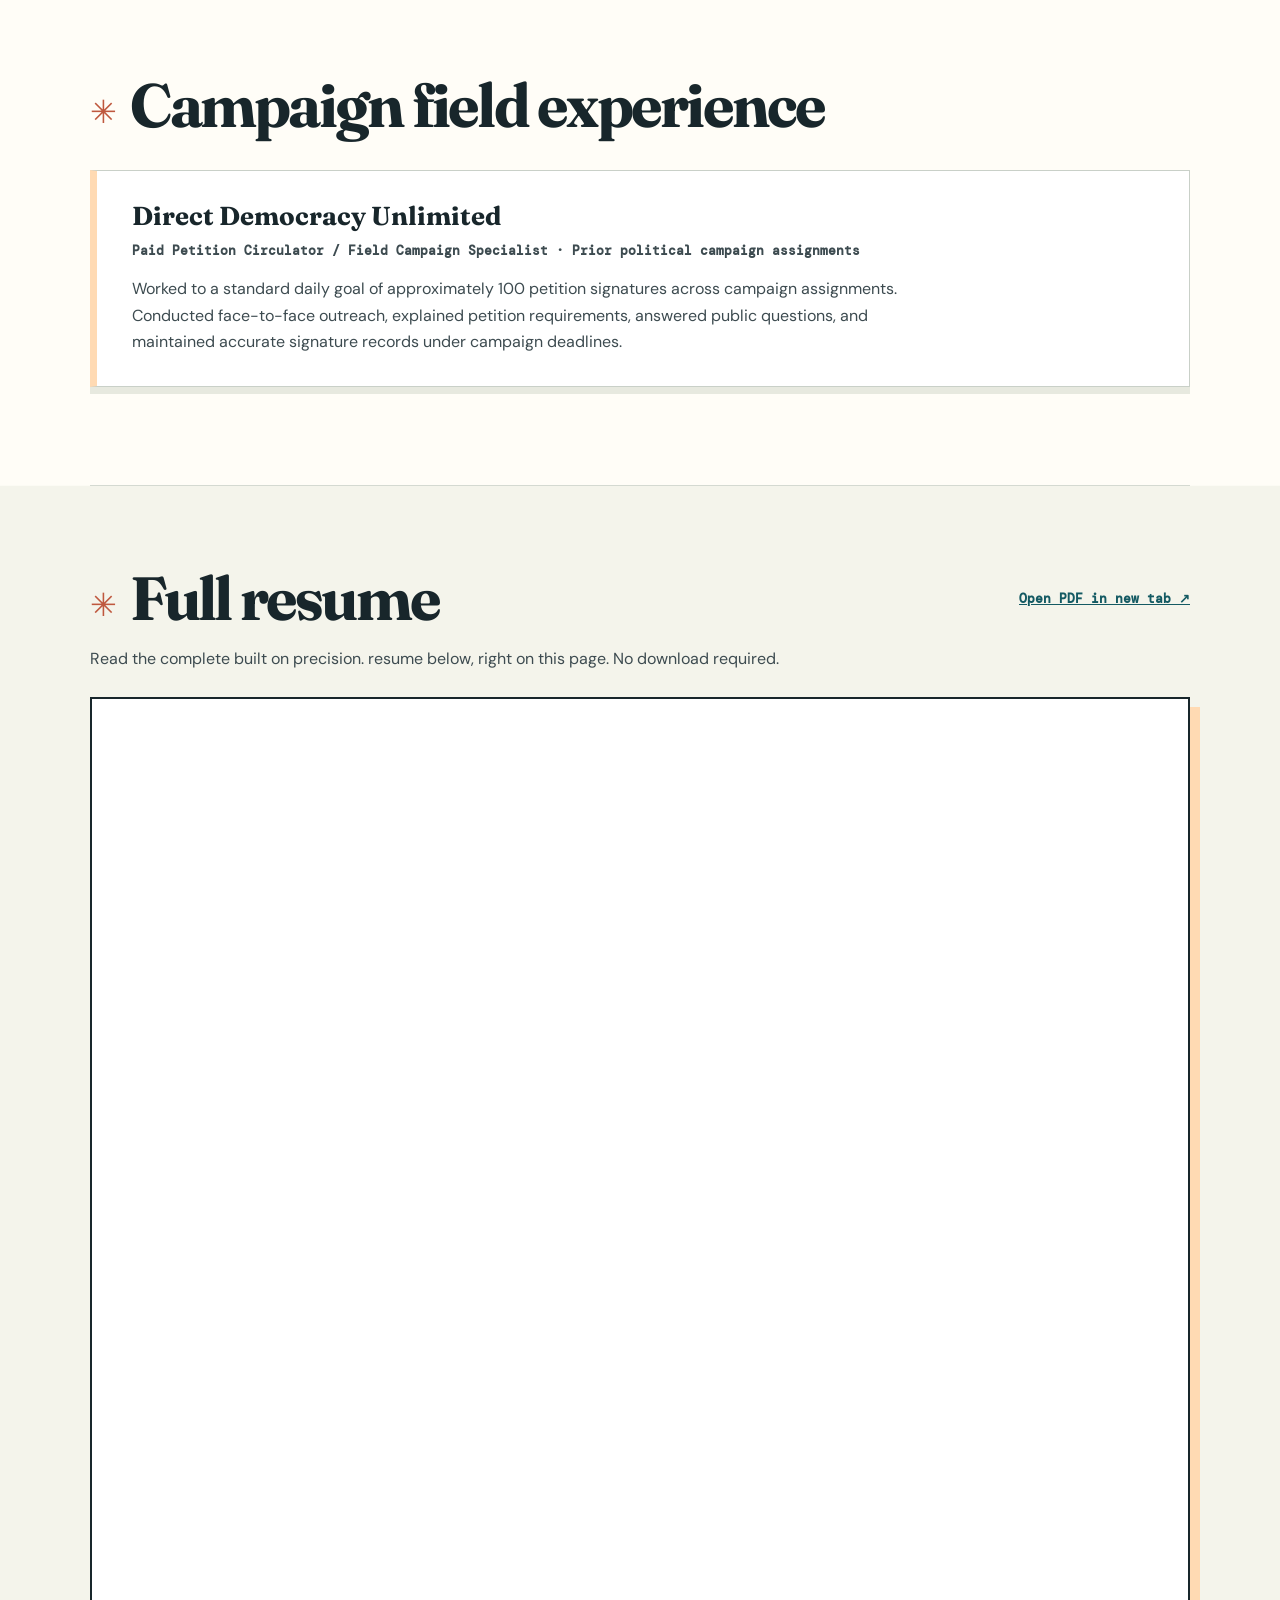
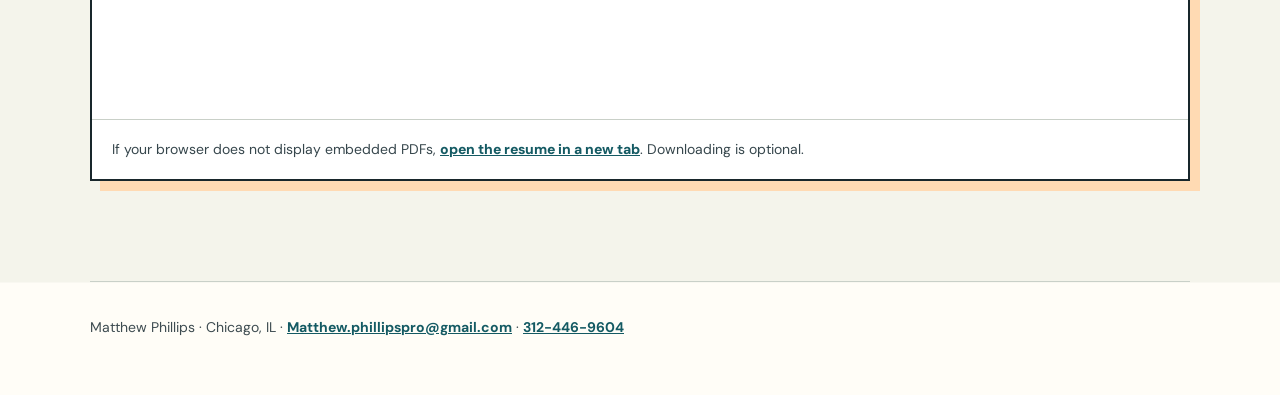
==== commit bf8c6a79: "Keep Driving Booking Web only in Building with AI; reword petition goal Remove the project section f" ====
--- a/cad/index.html
+++ b/cad/index.html
@@ -24,5 +24,5 @@
 <section class="profile-section"><h2>Relevant capabilities</h2><ul class="profile-skills"><li>SolidWorks technical drawings</li><li>AutoCAD fundamentals</li><li>Orthographic and isometric views</li><li>Dimensioning and drawing notes</li><li>Engineering documentation</li><li>Manufacturing and quality awareness</li></ul></section>
 <section class="profile-section"><h2>Relevant experience</h2><article class="profile-job"><h3>Northern Illinois University</h3><small>Undergraduate Engineering Research · 2012–2013</small><p>Participated in a three-person research team investigating aluminum-beam damage using vibration, infrared thermography, and ultrasonic approaches.</p></article><article class="profile-job"><h3>Greif Manufacturing / Staffmark</h3><small>Production &amp; Quality Support · 2014–2015</small><p>Supported manufacturing operations and production-quality activities.</p></article><article class="profile-job"><h3>Batiste Interior Professionals</h3><small>Project-based documentation and estimating</small><p>Contributed to project proposals and drawing-related coordination; work was project-based rather than continuous full-time employment.</p></article></section>
 <section class="profile-section"><h2>Original CAD drawing archive</h2><div class="profile-gallery"><img src="../assets/IMG_0547.webp" alt="Archived CAD technical drawing" loading="lazy"><img src="../assets/IMG_0562.webp" alt="Archived engineering drawing" loading="lazy"><img src="../assets/IMG_0552.webp" alt="Archived mechanical drawing" loading="lazy"></div><p><a href="../assets/cad-portfolio.pdf" target="_blank" rel="noopener">View full archived drawing portfolio (PDF) ↗</a></p></section>
-<section class="profile-section"><h2>Education & next opportunity</h2><p><strong>Northern Illinois University</strong><br>B.S., Industrial Management and Technology</p><p>Original archived drawings are coursework-era examples. Individual authorship varies by sheet; see the portfolio's attribution notes.</p><p class="profile-note">This page highlights experience relevant to this job category. For detailed qualifications, refer to the linked resume.</p></section><section class="profile-section" id="field-outreach"><h2>Campaign field experience</h2><article class="profile-job"><h3>Direct Democracy Unlimited</h3><small>Paid Petition Circulator / Field Campaign Specialist · Prior political campaign assignments</small><p>Collected approximately 100 petition signatures per day across campaign assignments and became a top-performing circulator. Conducted face-to-face outreach, explained petition requirements, answered public questions, and maintained accurate signature records under campaign deadlines.</p></article></section><section class="profile-section" id="ai-project"><h2>AI-assisted website project</h2><article class="profile-job"><h3>Driving Booking Web</h3><small>Independent project · AI-assisted website prototype</small><p>Used AI-assisted development to create and iterate on a booking-oriented website prototype, including planning, drafting, testing, and refining web interface workflows. This is an independent project, not a claim of professional software-engineering employment.</p><p style="margin-top:15px"><a href="https://driving-booking-web.vercel.app/" target="_blank" rel="noopener noreferrer">Explore the project website ↗</a></p></article></section><section class="profile-section resume-section" id="resume"><div class="resume-head"><h2>Full resume</h2><a href="../assets/resume-engineering-cad.pdf" target="_blank" rel="noopener">Open PDF in new tab ↗</a></div><p class="resume-intro">Read the complete built on precision. resume below, right on this page. No download required.</p><div class="resume-frame"><iframe title="Matthew Phillips — cad full resume" src="../assets/resume-engineering-cad.pdf#toolbar=0&navpanes=0&view=FitH" loading="lazy"></iframe><div class="resume-fallback">If your browser does not display embedded PDFs, <a href="../assets/resume-engineering-cad.pdf" target="_blank" rel="noopener">open the resume in a new tab</a>. Downloading is optional.</div></div></section></main>
+<section class="profile-section"><h2>Education & next opportunity</h2><p><strong>Northern Illinois University</strong><br>B.S., Industrial Management and Technology</p><p>Original archived drawings are coursework-era examples. Individual authorship varies by sheet; see the portfolio's attribution notes.</p><p class="profile-note">This page highlights experience relevant to this job category. For detailed qualifications, refer to the linked resume.</p></section><section class="profile-section" id="field-outreach"><h2>Campaign field experience</h2><article class="profile-job"><h3>Direct Democracy Unlimited</h3><small>Paid Petition Circulator / Field Campaign Specialist · Prior political campaign assignments</small><p>Worked to a standard daily goal of approximately 100 petition signatures across campaign assignments. Conducted face-to-face outreach, explained petition requirements, answered public questions, and maintained accurate signature records under campaign deadlines.</p></article></section><section class="profile-section resume-section" id="resume"><div class="resume-head"><h2>Full resume</h2><a href="../assets/resume-engineering-cad.pdf" target="_blank" rel="noopener">Open PDF in new tab ↗</a></div><p class="resume-intro">Read the complete built on precision. resume below, right on this page. No download required.</p><div class="resume-frame"><iframe title="Matthew Phillips — cad full resume" src="../assets/resume-engineering-cad.pdf#toolbar=0&navpanes=0&view=FitH" loading="lazy"></iframe><div class="resume-fallback">If your browser does not display embedded PDFs, <a href="../assets/resume-engineering-cad.pdf" target="_blank" rel="noopener">open the resume in a new tab</a>. Downloading is optional.</div></div></section></main>
 <footer class="profile-wrap profile-footer">Matthew Phillips · Chicago, IL · <a href="mailto:Matthew.phillipspro@gmail.com">Matthew.phillipspro@gmail.com</a> · <a href="tel:+13124469604">312-446-9604</a></footer></body></html>
